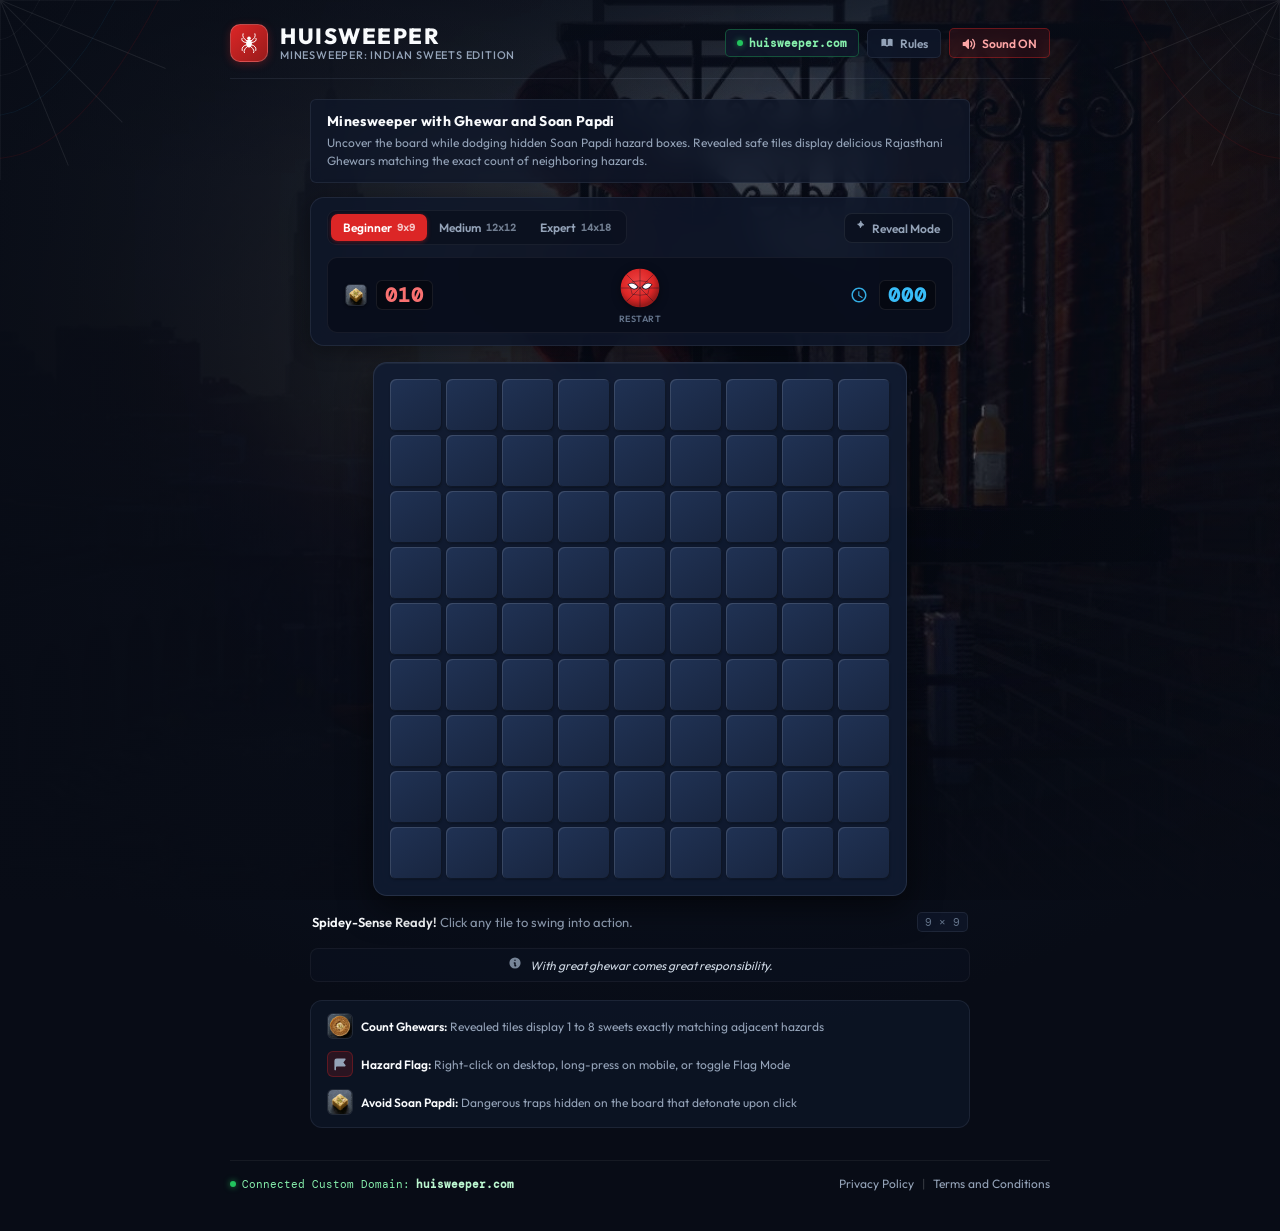
==== index.html @ 45b526b5 "feat: complete Huisweeper Minesweeper with Ghewar counts, Soan Papdi hazards, and launch readiness" ====
<!doctype html>
<html lang="en">
<head>
  <meta charset="utf-8">
  <meta name="viewport" content="width=device-width, initial-scale=1.0, maximum-scale=1.0, user-scalable=no">
  <meta name="theme-color" content="#080c16">
  <meta name="description" content="Huisweeper: Authentic Indian sweets Minesweeper logic puzzle with Rajasthani Ghewar and Soan Papdi.">
  <meta name="keywords" content="Huisweeper, Minesweeper, Indian sweets, Ghewar, Soan Papdi, Logic puzzle">
  <title>Huisweeper: Authentic Indian Sweets Minesweeper</title>
  <link rel="icon" type="image/svg+xml" href="./favicon.svg">
  <link rel="canonical" href="https://huisweeper.com/">

  <!-- Preconnect to Google Fonts -->
  <link rel="preconnect" href="https://fonts.googleapis.com">
  <link rel="preconnect" href="https://fonts.gstatic.com" crossorigin>
  <link href="https://fonts.googleapis.com/css2?family=DM+Mono:ital,wght@0,400;0,500;1,400&family=Outfit:wght@400;500;600;700;800&display=swap" rel="stylesheet">

  <!-- External Stylesheet -->
  <link rel="stylesheet" href="./style.css">
</head>
<body>

  <!-- Ambient Spider-Man Eating Ghewar Background -->
  <div class="spiderman-eating-bg" aria-hidden="true">
    <div class="spiderman-bg-image"></div>
    <div class="spiderman-bg-gradient"></div>
    <div class="spiderman-bg-vignette"></div>
  </div>

  <!-- Subtle Corner Web Accents -->
  <div class="corner-web top-left" aria-hidden="true">
    <svg viewBox="0 0 100 100" fill="none" xmlns="http://www.w3.org/2000/svg">
      <path d="M 0,0 L 100,0 M 0,0 L 0,100 M 0,0 L 92,38 M 0,0 L 68,68 M 0,0 L 38,92" stroke="rgba(255, 255, 255, 0.12)" stroke-width="0.6"/>
      <path d="M 0,22 Q 11,21 22,0" stroke="rgba(255, 255, 255, 0.08)" stroke-width="0.5"/>
      <path d="M 0,42 Q 21,40 42,0" stroke="rgba(255, 255, 255, 0.08)" stroke-width="0.5"/>
      <path d="M 0,64 Q 32,60 64,0" stroke="rgba(56, 189, 248, 0.12)" stroke-width="0.5"/>
      <path d="M 0,88 Q 44,84 88,0" stroke="rgba(220, 38, 38, 0.14)" stroke-width="0.6"/>
    </svg>
  </div>

  <div class="corner-web top-right" aria-hidden="true">
    <svg viewBox="0 0 100 100" fill="none" xmlns="http://www.w3.org/2000/svg">
      <path d="M 0,0 L 100,0 M 0,0 L 0,100 M 0,0 L 92,38 M 0,0 L 68,68 M 0,0 L 38,92" stroke="rgba(255, 255, 255, 0.12)" stroke-width="0.6"/>
      <path d="M 0,22 Q 11,21 22,0" stroke="rgba(255, 255, 255, 0.08)" stroke-width="0.5"/>
      <path d="M 0,42 Q 21,40 42,0" stroke="rgba(255, 255, 255, 0.08)" stroke-width="0.5"/>
      <path d="M 0,64 Q 32,60 64,0" stroke="rgba(56, 189, 248, 0.12)" stroke-width="0.5"/>
      <path d="M 0,88 Q 44,84 88,0" stroke="rgba(220, 38, 38, 0.14)" stroke-width="0.6"/>
    </svg>
  </div>

  <!-- Main Application Wrapper -->
  <div class="app-wrap">

    <!-- Unified Compact Header -->
    <header class="app-header">
      <div class="brand-group">
        <div class="spidey-badge" aria-hidden="true">
          <svg viewBox="0 0 100 100" xmlns="http://www.w3.org/2000/svg">
            <ellipse cx="50" cy="52" rx="13" ry="18" fill="#ffffff"/>
            <circle cx="50" cy="28" r="8" fill="#ffffff"/>
            <path d="M 40,40 Q 16,26 23,8 M 60,40 Q 84,26 77,8" stroke="#ffffff" stroke-width="4.5" fill="none" stroke-linecap="round"/>
            <path d="M 38,48 Q 12,45 18,29 M 62,48 Q 88,45 82,29" stroke="#ffffff" stroke-width="4.5" fill="none" stroke-linecap="round"/>
            <path d="M 38,58 Q 14,65 19,84 M 62,58 Q 86,65 81,84" stroke="#ffffff" stroke-width="4.5" fill="none" stroke-linecap="round"/>
            <path d="M 40,68 Q 22,84 29,94 M 60,68 Q 78,84 71,94" stroke="#ffffff" stroke-width="4.5" fill="none" stroke-linecap="round"/>
          </svg>
        </div>
        <div class="brand-headings">
          <h1 class="brand-title">HUISWEEPER</h1>
          <p class="brand-tagline">Minesweeper: Indian Sweets Edition</p>
        </div>
      </div>

      <div class="header-actions">
        <!-- Custom Domain Badge & Modal Trigger -->
        <button id="domain-btn" class="header-domain-badge" title="Custom Domain Status: huisweeper.com Connected" aria-label="Custom Domain Status">
          <span class="domain-status-dot"></span>
          huisweeper.com
        </button>

        <button id="lore-btn" class="header-btn" title="How to Play" aria-label="Open game rules">
          <svg class="btn-svg-icon" viewBox="0 0 20 20" fill="currentColor" width="14" height="14" aria-hidden="true">
            <path d="M9 4.804A7.968 7.968 0 005.5 4c-1.255 0-2.443.29-3.5.804v10A7.969 7.969 0 015.5 14c1.669 0 3.218.51 4.5 1.385A7.962 7.962 0 0114.5 14c1.255 0 2.443.29 3.5.804v-10A7.968 7.968 0 0014.5 4c-1.255 0-2.443.29-3.5.804V12a1 1 0 11-2 0V4.804z"/>
          </svg>
          Rules
        </button>

        <button id="sound-toggle" class="header-btn active" title="Toggle Audio Effects" aria-label="Toggle game audio">
          <span id="sound-icon-wrap" aria-hidden="true">
            <svg class="btn-svg-icon" viewBox="0 0 20 20" fill="currentColor" width="14" height="14">
              <path fill-rule="evenodd" d="M9.383 3.076A1 1 0 0110 4v12a1 1 0 01-1.707.707L4.586 13H2a1 1 0 01-1-1V8a1 1 0 011-1h2.586l3.707-3.707a1 1 0 011.09-.217zM14.657 2.929a1 1 0 011.414 0A9.972 9.972 0 0119 10a9.972 9.972 0 01-2.929 7.071 1 1 0 01-1.414-1.414A7.971 7.971 0 0017 10c0-2.21-.894-4.208-2.343-5.657a1 1 0 010-1.414zm-2.829 2.828a1 1 0 011.415 0A5.983 5.983 0 0115 10a5.984 5.984 0 01-1.757 4.243 1 1 0 01-1.415-1.415A3.984 3.984 0 0013 10a3.983 3.983 0 00-1.172-2.828 1 1 0 010-1.415z" clip-rule="evenodd"/>
            </svg>
          </span>
          <span id="sound-label">Sound ON</span>
        </button>
      </div>
    </header>

    <!-- Crisp Hero Guide: Factual, Direct, No Buzzwords -->
    <section class="game-intro-card">
      <div class="intro-content">
        <h2 class="intro-heading">Minesweeper with Ghewar and Soan Papdi</h2>
        <p class="intro-description">
          Uncover the board while dodging hidden Soan Papdi hazard boxes. Revealed safe tiles display delicious Rajasthani Ghewars matching the exact count of neighboring hazards.
        </p>
      </div>
    </section>

    <!-- Main Game Container -->
    <main class="game-container">
      
      <!-- Compact HUD Control Panel -->
      <section class="hud-panel" aria-label="Game controls and status">
        
        <!-- Controls Bar: Difficulty & Mode Switcher -->
        <div class="toolbar-top">
          <div class="difficulty-group" role="group" aria-label="Difficulty levels">
            <button class="diff-btn active" data-level="beginner" aria-label="Beginner difficulty">
              Beginner <span class="diff-tag">9x9</span>
            </button>
            <button class="diff-btn" data-level="intermediate" aria-label="Intermediate difficulty">
              Medium <span class="diff-tag">12x12</span>
            </button>
            <button class="diff-btn" data-level="expert" aria-label="Expert difficulty">
              Expert <span class="diff-tag">14x18</span>
            </button>
          </div>

          <div class="hud-quick-tools">
            <button id="flag-mode-toggle" class="mode-toggle-btn" title="Toggle flag mode for touch screens">
              <span id="flag-mode-icon" aria-hidden="true">
                <svg viewBox="0 0 20 20" fill="currentColor" width="13" height="13">
                  <path fill-rule="evenodd" d="M6.672 1.911a1 1 0 10-1.932.518l.259.966a4.004 4.004 0 00-2.316 2.316l-.966-.259a1 1 0 00-.518 1.932l.966.259a4.004 4.004 0 002.316 2.316l-.259.966a1 1 0 101.932.518l.259-.966a4.004 4.004 0 002.316-2.316l.966.259a1 1 0 00.518-1.932l-.966-.259a4.004 4.004 0 00-2.316-2.316l.259-.966z" clip-rule="evenodd"/>
                </svg>
              </span>
              <span id="flag-mode-label">Reveal Mode</span>
            </button>
          </div>
        </div>

        <!-- Live Game Stats Bar: Hazard Counter, Reset Face, Elapsed Timer -->
        <div class="hud-stats-row">
          
          <!-- Hazard Counter -->
          <div class="digital-counter" title="Remaining Soan Papdi hazards">
            <div class="counter-icon hazard-icon" aria-hidden="true">
              <img src="./assets/soan_papdi.jpg" alt="" class="counter-sweet-thumb">
            </div>
            <div class="digital-digits hazard-digits" id="mines" aria-live="polite">010</div>
          </div>

          <!-- Interactive Reset Button -->
          <div class="spidey-reset-wrap">
            <button class="spidey-face-btn" id="reset" title="Restart Game" aria-label="Restart game">
              <!-- Rendered dynamically by game.js -->
            </button>
            <span class="face-subtitle">Restart</span>
          </div>

          <!-- Timer Display -->
          <div class="digital-counter" title="Elapsed Time">
            <div class="counter-icon time-icon" aria-hidden="true">
              <svg viewBox="0 0 24 24" fill="currentColor" width="16" height="16">
                <path d="M12 2C6.5 2 2 6.5 2 12s4.5 10 10 10 10-4.5 10-10S17.5 2 12 2zm0 18c-4.41 0-8-3.59-8-8s3.59-8 8-8 8 3.59 8 8-3.59 8-8 8zm.5-13H11v6l5.2 3.2.8-1.3-4.5-2.7V7z"/>
              </svg>
            </div>
            <div class="digital-digits time-digits" id="time" aria-live="polite">000</div>
          </div>

        </div>

      </section>

      <!-- Minesweeper Board Shell -->
      <section class="board-shell" aria-label="Game board container">
        <div class="board" id="board" role="grid" aria-label="Minesweeper board">
          <!-- Cells populated dynamically by game.js -->
        </div>
      </section>

      <!-- Live Status Line & Dimensions -->
      <div class="statusline">
        <span id="message">
          <strong>Ready!</strong> Pick any tile to begin.
        </span>
        <span class="board-dimensions-tag" id="dimensions">9 x 9</span>
      </div>

      <!-- Grounded Humor Ticker -->
      <div class="meme-ticker">
        <span class="ticker-icon" aria-hidden="true">
          <svg viewBox="0 0 20 20" fill="currentColor" width="14" height="14">
            <path fill-rule="evenodd" d="M18 10a8 8 0 11-16 0 8 8 0 0116 0zm-7-4a1 1 0 11-2 0 1 1 0 012 0zM9 9a1 1 0 000 2v3a1 1 0 001 1h1a1 1 0 100-2v-3a1 1 0 00-1-1H9z" clip-rule="evenodd"/>
          </svg>
        </span>
        <span id="quote-text">With great ghewar comes great responsibility.</span>
      </div>

      <!-- Compact How-to-Play Card -->
      <div class="howto-card">
        <div class="howto-item">
          <div class="howto-thumb-wrap">
            <img src="./assets/ghewar.jpg" alt="Ghewar" class="howto-sweet-thumb">
          </div>
          <div><b>Count Ghewars:</b> Revealed tiles display 1 to 8 sweets exactly matching adjacent hazards</div>
        </div>
        <div class="howto-item">
          <div class="howto-thumb-wrap flag-chip">
            <svg viewBox="0 0 20 20" fill="currentColor" width="16" height="16" class="flag-svg-icon" aria-hidden="true">
              <path fill-rule="evenodd" d="M3 6a3 3 0 013-3h10a1 1 0 01.8 1.6L14.25 8l2.55 3.4A1 1 0 0116 13H6a1 1 0 00-1 1v3a1 1 0 11-2 0V6z" clip-rule="evenodd"/>
            </svg>
          </div>
          <div><b>Hazard Flag:</b> Right-click on desktop, long-press on mobile, or toggle Flag Mode</div>
        </div>
        <div class="howto-item">
          <div class="howto-thumb-wrap">
            <img src="./assets/soan_papdi.jpg" alt="Soan Papdi" class="howto-sweet-thumb">
          </div>
          <div><b>Avoid Soan Papdi:</b> Dangerous traps hidden on the board that detonate upon click</div>
        </div>
      </div>

    </main>

    <!-- Clean Footer with Domain Verification & Legal Links -->
    <footer class="app-footer">
      <div class="footer-left">
        <span class="footer-domain-status">
          <span class="domain-status-dot"></span>
          Connected Custom Domain: <strong>huisweeper.com</strong>
        </span>
      </div>
      <div class="footer-links">
        <a href="./privacy.html" class="footer-link">Privacy Policy</a>
        <span class="footer-sep">|</span>
        <a href="./terms.html" class="footer-link">Terms and Conditions</a>
      </div>
    </footer>

  </div>

  <!-- =========================================================================
       CUSTOM DOMAIN SETTINGS & VERIFICATION MODAL
       ========================================================================= -->
  <div id="domain-modal" class="modal-backdrop" role="dialog" aria-modal="true" aria-labelledby="domain-modal-title">
    <div class="modal-box">
      <button id="close-domain-btn" class="modal-close-corner" aria-label="Close modal">
        <svg viewBox="0 0 20 20" fill="currentColor" width="16" height="16" aria-hidden="true">
          <path fill-rule="evenodd" d="M4.293 4.293a1 1 0 011.414 0L10 8.586l4.293-4.293a1 1 0 111.414 1.414L11.414 10l4.293 4.293a1 1 0 01-1.414 1.414L10 11.414l-4.293 4.293a1 1 0 01-1.414-1.414L8.586 10 4.293 5.707a1 1 0 010-1.414z" clip-rule="evenodd"/>
        </svg>
      </button>
      <h2 id="domain-modal-title" class="modal-title">CUSTOM DOMAIN CONFIGURATION</h2>
      <p class="modal-desc">
        Production domain connection parameters and live DNS status for Huisweeper.
      </p>

      <div class="domain-config-table">
        <div class="domain-config-row">
          <span class="config-label">Custom Domain</span>
          <span class="config-value highlight">huisweeper.com</span>
        </div>
        <div class="domain-config-row">
          <span class="config-label">DNS Record Type</span>
          <span class="config-value">CNAME</span>
        </div>
        <div class="domain-config-row">
          <span class="config-label">Target Host</span>
          <span class="config-value">arnavsharma294-png.github.io</span>
        </div>
        <div class="domain-config-row">
          <span class="config-label">SSL Encryption</span>
          <span class="config-value text-green">HTTPS Enforced (TLS 1.3)</span>
        </div>
        <div class="domain-config-row">
          <span class="config-label">Connection Status</span>
          <span class="config-value text-green">Active &amp; Verified</span>
        </div>
      </div>

      <button class="modal-cta-btn" onclick="document.getElementById('domain-modal').classList.remove('open')">
        Close Domain Details
      </button>
    </div>
  </div>

  <!-- =========================================================================
       VICTORY MODAL OVERLAY
       ========================================================================= -->
  <div id="victory-modal" class="modal-backdrop" role="dialog" aria-modal="true" aria-labelledby="vict-title">
    <div class="modal-box victory-theme">
      <div class="modal-sweet-hero-wrap">
        <img src="./assets/ghewar.jpg" alt="Golden Ghewar" class="modal-sweet-hero">
      </div>
      <h2 id="vict-title" class="modal-title">SWEEP VICTORY!</h2>
      <p class="modal-desc">
        All Soan Papdi traps neutralized! Feast on your triumph of crispy Rajasthani Ghewar!
      </p>

      <div class="modal-stats-grid">
        <div class="modal-stat-card">
          <span class="modal-stat-label">Time</span>
          <span class="modal-stat-val" id="vict-time">0s</span>
        </div>
        <div class="modal-stat-card">
          <span class="modal-stat-label">Difficulty</span>
          <span class="modal-stat-val" id="vict-level">Beginner</span>
        </div>
        <div class="modal-stat-card">
          <span class="modal-stat-label">Hazards Defused</span>
          <span class="modal-stat-val" id="vict-sweets">10</span>
        </div>
      </div>

      <button id="vict-restart-btn" class="modal-cta-btn">
        Play Next Round
      </button>
    </div>
  </div>

  <!-- =========================================================================
       DEFEAT MODAL OVERLAY
       ========================================================================= -->
  <div id="defeat-modal" class="modal-backdrop" role="dialog" aria-modal="true" aria-labelledby="defeat-title">
    <div class="modal-box defeat-theme">
      <div class="modal-sweet-hero-wrap hazard-hero">
        <img src="./assets/soan_papdi.jpg" alt="Soan Papdi Sweet" class="modal-sweet-hero">
      </div>
      <h2 id="defeat-title" class="modal-title">SOAN PAPDI TRAP!</h2>
      <p class="modal-desc" id="defeat-roast-text">
        You triggered a Soan Papdi hazard box. That dry festive sweet detonated across the grid.
      </p>

      <div class="modal-stats-grid">
        <div class="modal-stat-card">
          <span class="modal-stat-label">Elapsed Time</span>
          <span class="modal-stat-val" id="defeat-time">0s</span>
        </div>
        <div class="modal-stat-card">
          <span class="modal-stat-label">Tiles Cleared</span>
          <span class="modal-stat-val" id="defeat-cleared">0</span>
        </div>
        <div class="modal-stat-card">
          <span class="modal-stat-label">Hazard</span>
          <span class="modal-stat-val" style="font-size: 14px; color: #f87171; padding-top: 4px;">Soan Papdi</span>
        </div>
      </div>

      <button id="defeat-restart-btn" class="modal-cta-btn defeat-btn">
        Retry Round
      </button>
    </div>
  </div>

  <!-- =========================================================================
       SWEET LORE & RULES MODAL
       ========================================================================= -->
  <div id="lore-modal" class="modal-backdrop" role="dialog" aria-modal="true" aria-labelledby="lore-title">
    <div class="modal-box">
      <button id="close-lore-btn" class="modal-close-corner" aria-label="Close modal">
        <svg viewBox="0 0 20 20" fill="currentColor" width="16" height="16" aria-hidden="true">
          <path fill-rule="evenodd" d="M4.293 4.293a1 1 0 011.414 0L10 8.586l4.293-4.293a1 1 0 111.414 1.414L11.414 10l4.293 4.293a1 1 0 01-1.414 1.414L10 11.414l-4.293 4.293a1 1 0 01-1.414-1.414L8.586 10 4.293 5.707a1 1 0 010-1.414z" clip-rule="evenodd"/>
        </svg>
      </button>
      <h2 id="lore-title" class="modal-title">GAME RULES AND MECHANICS</h2>
      <p class="modal-desc">
        Huisweeper operates with classic Minesweeper logic using traditional sweets:
      </p>

      <div class="lore-grid">
        <div class="lore-item">
          <div class="lore-item-header">
            <img src="./assets/ghewar.jpg" alt="Golden Ghewar" class="lore-item-thumb">
            <span>Golden Ghewar (Safe Count)</span>
          </div>
          <div class="lore-item-desc">
            Safe tiles. Count the number of Ghewars visible on the revealed tile (arranged in dice patterns from 1 to 8) to know exactly how many adjacent Soan Papdi boxes are touching that cell.
          </div>
        </div>

        <div class="lore-item">
          <div class="lore-item-header">
            <img src="./assets/soan_papdi.jpg" alt="Soan Papdi" class="lore-item-thumb">
            <span>Dangerous Soan Papdi</span>
          </div>
          <div class="lore-item-desc">
            The hazard mine. Detonates if clicked. Flaky, dry, and regifted year after year. Flag all suspected boxes to clear the board.
          </div>
        </div>

        <div class="lore-item">
          <div class="lore-item-header">
            <div class="lore-chip-flag">
              <svg viewBox="0 0 20 20" fill="currentColor" width="15" height="15">
                <path fill-rule="evenodd" d="M3 6a3 3 0 013-3h10a1 1 0 01.8 1.6L14.25 8l2.55 3.4A1 1 0 0116 13H6a1 1 0 00-1 1v3a1 1 0 11-2 0V6z" clip-rule="evenodd"/>
              </svg>
            </div>
            <span>Hazard Flags</span>
          </div>
          <div class="lore-item-desc">
            Mark suspected Soan Papdi locations. Right-click on desktop, long-press on touch screens, or toggle the Flag Mode button.
          </div>
        </div>

        <div class="lore-item">
          <div class="lore-item-header">
            <div class="lore-chip-flag">
              <svg viewBox="0 0 20 20" fill="currentColor" width="15" height="15">
                <path fill-rule="evenodd" d="M11.3 1.046A1 1 0 0112 2v5h4a1 1 0 01.82 1.573l-7 10A1 1 0 018 18v-5H4a1 1 0 01-.82-1.573l7-10a1 1 0 011.12-.38z" clip-rule="evenodd"/>
              </svg>
            </div>
            <span>Tile Chording</span>
          </div>
          <div class="lore-item-desc">
            Once you flag all adjacent hazards for an open numbered tile, clicking the tile again will instantly uncover all remaining unflagged adjacent safe tiles.
          </div>
        </div>
      </div>

      <button class="modal-cta-btn" onclick="document.getElementById('lore-modal').classList.remove('open')">
        Understood, Return to Game
      </button>
    </div>
  </div>

  <!-- Core JavaScript -->
  <script src="./game.js"></script>
</body>
</html>
---- style.css ----
/* ==========================================================================
   HUISWEEPER - Modern Refined Design System
   Spider-Man Inspiration × Photorealistic Indian Sweets
   ========================================================================== */

:root {
  /* Restrained, Sophisticated Color Palette */
  --bg-deep: #080c16;
  --bg-navy: #0e172a;
  --bg-card: rgba(15, 23, 42, 0.85);
  --bg-card-border: rgba(148, 163, 184, 0.12);
  --bg-surface: #111c33;
  
  /* Spider-Man Accents (Restrained Crimson & Subtle Blues) */
  --spidey-red: #dc2626;
  --spidey-red-dark: #991b1b;
  --spidey-red-glow: rgba(220, 38, 38, 0.3);
  --spidey-blue: #0284c7;
  --spidey-cyan: #38bdf8;
  
  /* Typography & Neutral Palette */
  --text-white: #f8fafc;
  --text-muted: #94a3b8;
  --text-faint: #64748b;
  
  /* Tile Aesthetics */
  --tile-covered: #18253f;
  --tile-covered-hi: #203254;
  --tile-covered-border: rgba(148, 163, 184, 0.15);
  --tile-open: #0a101d;
  --tile-open-inner: rgba(255, 255, 255, 0.02);
  
  /* Typography */
  --font-body: 'Outfit', -apple-system, BlinkMacSystemFont, 'Segoe UI', Roboto, sans-serif;
  --font-mono: 'DM Mono', monospace;

  /* Sizing */
  --cell-size: 52px;
  --board-radius: 14px;
}

/* --------------------------------------------------------------------------
   Reset & Base Document
   -------------------------------------------------------------------------- */
* {
  box-sizing: border-box;
  margin: 0;
  padding: 0;
  -webkit-tap-highlight-color: transparent;
}

body {
  background-color: var(--bg-deep);
  background-image: 
    radial-gradient(circle at 50% 0%, #111d38 0%, #080c16 75%);
  color: var(--text-white);
  font-family: var(--font-body);
  min-height: 100vh;
  overflow-x: hidden;
  position: relative;
  display: flex;
  flex-direction: column;
  -webkit-font-smoothing: antialiased;
  -moz-osx-font-smoothing: grayscale;
}

/* --------------------------------------------------------------------------
   Spider-Man Eating Ghewar Ambient Backdrop
   -------------------------------------------------------------------------- */
.spiderman-eating-bg {
  position: fixed;
  inset: 0;
  width: 100vw;
  height: 100vh;
  pointer-events: none;
  z-index: 0;
  overflow: hidden;
}

.spiderman-bg-image {
  position: absolute;
  inset: 0;
  background-image: url('./assets/spiderman_eating_ghewar_bg.jpg');
  background-size: cover;
  background-position: center right;
  background-repeat: no-repeat;
  opacity: 0.58;
  filter: saturate(1.18) contrast(1.06);
  transform: scale(1.02);
  transition: opacity 0.4s ease;
}

.spiderman-bg-gradient {
  position: absolute;
  inset: 0;
  background: linear-gradient(
    90deg,
    rgba(8, 12, 22, 0.92) 0%,
    rgba(8, 12, 22, 0.74) 40%,
    rgba(8, 12, 22, 0.35) 75%,
    rgba(8, 12, 22, 0.65) 100%
  );
}

.spiderman-bg-vignette {
  position: absolute;
  inset: 0;
  background: 
    radial-gradient(circle at 75% 25%, transparent 22%, rgba(8, 12, 22, 0.82) 88%),
    linear-gradient(180deg, rgba(8, 12, 22, 0.65) 0%, transparent 20%, transparent 70%, rgba(8, 12, 22, 0.92) 100%);
}

/* --------------------------------------------------------------------------
   Subtle Corner Spiderweb Accents
   (Thin, elegant, low-opacity, no distracting drop-shadow glows)
   -------------------------------------------------------------------------- */
.corner-web {
  position: fixed;
  pointer-events: none;
  z-index: 1;
  opacity: 0.65;
  transition: opacity 0.3s ease;
}

.corner-web.top-left {
  top: 0;
  left: 0;
  width: 180px;
  height: 180px;
}

.corner-web.top-right {
  top: 0;
  right: 0;
  width: 180px;
  height: 180px;
  transform: scaleX(-1);
}

.corner-web svg {
  width: 100%;
  height: 100%;
}

/* --------------------------------------------------------------------------
   Layout Wrapper
   -------------------------------------------------------------------------- */
.app-wrap {
  position: relative;
  z-index: 10;
  max-width: 860px;
  margin: 0 auto;
  padding: 24px 20px 40px;
  width: 100%;
  display: flex;
  flex-direction: column;
  flex: 1;
}

/* --------------------------------------------------------------------------
   Compact, Modern Header
   -------------------------------------------------------------------------- */
.app-header {
  display: flex;
  align-items: center;
  justify-content: space-between;
  padding-bottom: 16px;
  margin-bottom: 20px;
  border-bottom: 1px solid var(--bg-card-border);
}

.brand-group {
  display: flex;
  align-items: center;
  gap: 12px;
}

.spidey-badge {
  width: 38px;
  height: 38px;
  border-radius: 10px;
  background: linear-gradient(135deg, var(--spidey-red) 0%, var(--spidey-red-dark) 100%);
  display: grid;
  place-items: center;
  border: 1px solid rgba(255, 255, 255, 0.2);
  box-shadow: 0 2px 8px rgba(220, 38, 38, 0.3);
}

.spidey-badge svg {
  width: 22px;
  height: 22px;
}

.brand-headings {
  display: flex;
  flex-direction: column;
}

.brand-title {
  font-size: 22px;
  font-weight: 800;
  letter-spacing: 1.5px;
  color: var(--text-white);
  line-height: 1.1;
}

.brand-tagline {
  font-size: 11px;
  font-weight: 500;
  color: var(--text-muted);
  letter-spacing: 0.8px;
  text-transform: uppercase;
}

.header-actions {
  display: flex;
  align-items: center;
  gap: 8px;
  flex-wrap: wrap;
}

.header-domain-badge {
  background: rgba(15, 23, 42, 0.85);
  border: 1px solid rgba(34, 197, 94, 0.35);
  color: #86efac;
  padding: 6px 11px;
  border-radius: 5px;
  font-size: 11px;
  font-weight: 600;
  font-family: var(--font-mono);
  display: inline-flex;
  align-items: center;
  gap: 6px;
  cursor: pointer;
  transition: all 0.2s ease;
  backdrop-filter: blur(8px);
}

.header-domain-badge:hover {
  background: rgba(34, 197, 94, 0.15);
  border-color: rgba(34, 197, 94, 0.6);
  color: #bbf7d0;
}

.domain-status-dot {
  width: 6px;
  height: 6px;
  background: #22c55e;
  border-radius: 50%;
  display: inline-block;
  box-shadow: 0 0 6px rgba(34, 197, 94, 0.7);
}

.header-btn {
  background: rgba(15, 23, 42, 0.85);
  border: 1px solid var(--bg-card-border);
  color: var(--text-muted);
  padding: 6px 12px;
  border-radius: 5px;
  font-size: 12px;
  font-weight: 600;
  font-family: var(--font-body);
  cursor: pointer;
  display: inline-flex;
  align-items: center;
  gap: 6px;
  transition: all 0.2s ease;
  backdrop-filter: blur(8px);
}

.header-btn:hover {
  color: var(--text-white);
  border-color: rgba(148, 163, 184, 0.35);
  background: rgba(30, 41, 59, 0.85);
}

.header-btn.active {
  color: #fca5a5;
  border-color: rgba(220, 38, 38, 0.4);
  background: rgba(220, 38, 38, 0.12);
}

.btn-svg-icon {
  display: inline-block;
  vertical-align: middle;
  flex-shrink: 0;
}

/* --------------------------------------------------------------------------
   Grounded Intro Card (Direct, factual, zero vague marketing fluff)
   -------------------------------------------------------------------------- */
.game-intro-card {
  width: 100%;
  max-width: 660px;
  margin: 0 auto 14px;
  background: rgba(15, 23, 42, 0.75);
  border: 1px solid var(--bg-card-border);
  border-radius: 6px;
  padding: 12px 16px;
  backdrop-filter: blur(10px);
}

.intro-heading {
  font-size: 14px;
  font-weight: 700;
  color: var(--text-white);
  letter-spacing: 0.3px;
  margin-bottom: 4px;
}

.intro-description {
  font-size: 12px;
  line-height: 1.5;
  color: var(--text-muted);
}

/* --------------------------------------------------------------------------
   Game Container & HUD Panel
   -------------------------------------------------------------------------- */
.game-container {
  width: 100%;
  display: flex;
  flex-direction: column;
  align-items: center;
}

.hud-panel {
  width: 100%;
  max-width: 660px;
  background: var(--bg-card);
  border: 1px solid var(--bg-card-border);
  border-radius: 14px;
  padding: 12px 16px;
  margin-bottom: 16px;
  backdrop-filter: blur(16px);
  box-shadow: 0 4px 20px rgba(0, 0, 0, 0.35);
  display: flex;
  flex-direction: column;
  gap: 12px;
}

/* Difficulty Selector Toolbar */
.toolbar-top {
  display: flex;
  align-items: center;
  justify-content: space-between;
  flex-wrap: wrap;
  gap: 10px;
}

.difficulty-group {
  display: inline-flex;
  background: rgba(10, 16, 30, 0.75);
  padding: 3px;
  border-radius: 9px;
  border: 1px solid rgba(255, 255, 255, 0.06);
}

.diff-btn {
  background: transparent;
  border: none;
  color: var(--text-muted);
  font-family: var(--font-body);
  font-size: 12px;
  font-weight: 600;
  padding: 6px 12px;
  border-radius: 7px;
  cursor: pointer;
  transition: all 0.15s ease;
  display: flex;
  align-items: center;
  gap: 5px;
}

.diff-btn:hover {
  color: var(--text-white);
}

.diff-btn.active {
  background: var(--spidey-red);
  color: #ffffff;
  box-shadow: 0 1px 4px rgba(220, 38, 38, 0.4);
}

.diff-btn .diff-tag {
  font-size: 10px;
  opacity: 0.75;
  font-family: var(--font-mono);
}

.hud-quick-tools {
  display: flex;
  align-items: center;
}

.mode-toggle-btn {
  background: rgba(10, 16, 30, 0.75);
  border: 1px solid rgba(255, 255, 255, 0.08);
  color: var(--text-muted);
  font-family: var(--font-body);
  font-size: 12px;
  font-weight: 600;
  padding: 6px 12px;
  border-radius: 8px;
  cursor: pointer;
  transition: all 0.15s ease;
}

.mode-toggle-btn:hover {
  color: var(--text-white);
  border-color: rgba(255, 255, 255, 0.2);
}

.mode-toggle-btn.flag-active {
  background: rgba(220, 38, 38, 0.18);
  border-color: var(--spidey-red);
  color: #fca5a5;
}

/* Stats Row: Mines, Spidey Reset, Timer */
.hud-stats-row {
  display: flex;
  align-items: center;
  justify-content: space-between;
  background: rgba(9, 14, 26, 0.85);
  border: 1px solid rgba(255, 255, 255, 0.06);
  border-radius: 10px;
  padding: 8px 16px;
}

.digital-counter {
  display: flex;
  align-items: center;
  gap: 8px;
}

.counter-icon {
  width: 24px;
  height: 24px;
  display: grid;
  place-items: center;
}

.counter-sweet-thumb {
  width: 22px;
  height: 22px;
  border-radius: 5px;
  object-fit: cover;
  box-shadow: 0 1px 3px rgba(0, 0, 0, 0.4);
  border: 1px solid rgba(255, 255, 255, 0.1);
}

.counter-icon.time-icon svg {
  width: 18px;
  height: 18px;
  fill: var(--spidey-cyan);
  opacity: 0.9;
}

.digital-digits {
  font-family: var(--font-mono);
  font-size: 20px;
  font-weight: 700;
  letter-spacing: 1px;
  background: #050811;
  padding: 4px 8px;
  border-radius: 6px;
  border: 1px solid rgba(255, 255, 255, 0.08);
  min-width: 54px;
  text-align: center;
  line-height: 1;
}

.digital-digits.hazard-digits {
  color: #f87171;
}

.digital-digits.time-digits {
  color: var(--spidey-cyan);
}

/* Spidey Reset Face Button */
.spidey-reset-wrap {
  display: flex;
  flex-direction: column;
  align-items: center;
}

.spidey-face-btn {
  width: 44px;
  height: 44px;
  border-radius: 50%;
  background: none;
  border: 0;
  cursor: pointer;
  display: grid;
  place-items: center;
  padding: 0;
  transition: transform 0.12s ease;
  position: relative;
}

.spidey-face-btn:hover {
  transform: scale(1.08);
}

.spidey-face-btn:active {
  transform: scale(0.94);
}

.spidey-face-btn svg {
  width: 44px;
  height: 44px;
  filter: drop-shadow(0 2px 5px rgba(0, 0, 0, 0.4));
}

.face-subtitle {
  font-size: 9px;
  font-weight: 600;
  color: var(--text-faint);
  letter-spacing: 0.5px;
  margin-top: 3px;
  text-transform: uppercase;
}

/* --------------------------------------------------------------------------
   Primary Board Shell & Grid
   -------------------------------------------------------------------------- */
.board-shell {
  background: rgba(17, 28, 51, 0.88);
  backdrop-filter: blur(10px);
  -webkit-backdrop-filter: blur(10px);
  border: 1px solid rgba(148, 163, 184, 0.16);
  border-radius: var(--board-radius);
  padding: 14px;
  box-shadow: 
    0 12px 32px rgba(0, 0, 0, 0.55),
    inset 0 1px 0 rgba(255, 255, 255, 0.05);
  overflow-x: auto;
  overflow-y: hidden;
  position: relative;
  transition: border-color 0.25s ease, box-shadow 0.25s ease;
  max-width: 100%;
  margin-bottom: 12px;
}

.board-shell.win {
  border-color: #22c55e;
  box-shadow: 0 0 20px rgba(34, 197, 94, 0.25);
}

.board-shell.lose {
  border-color: var(--spidey-red);
  box-shadow: 0 0 20px rgba(220, 38, 38, 0.3);
}

.board {
  display: grid;
  gap: 4px;
  width: max-content;
  margin: 0 auto;
  user-select: none;
  padding: 2px;
}

/* --------------------------------------------------------------------------
   Individual Tile / Cell
   -------------------------------------------------------------------------- */
.cell {
  width: var(--cell-size);
  height: var(--cell-size);
  border: 0;
  border-radius: 6px;
  background: linear-gradient(145deg, var(--tile-covered-hi) 0%, var(--tile-covered) 100%);
  box-shadow: 
    inset 1px 1px 0 rgba(255, 255, 255, 0.12),
    inset -1px -1px 0 rgba(0, 0, 0, 0.45),
    0 1px 2px rgba(0, 0, 0, 0.25);
  cursor: pointer;
  display: grid;
  place-items: center;
  position: relative;
  outline: none;
  transition: background 0.12s ease, transform 0.1s ease;
  overflow: hidden;
  padding: 0;
}

.cell:hover:not(.open):not(.flag) {
  background: linear-gradient(145deg, #283e68 0%, #1c2c4c 100%);
  transform: translateY(-1px);
}

.cell:active:not(.open) {
  transform: translateY(1px);
  box-shadow: inset 1px 1px 2px rgba(0, 0, 0, 0.6);
}

/* Revealed Open Cell */
.cell.open {
  background: var(--tile-open);
  box-shadow: inset 0 0 0 1px rgba(255, 255, 255, 0.05), inset 0 1px 3px rgba(0, 0, 0, 0.5);
  cursor: default;
  transform: none !important;
  animation: cell-reveal 0.15s ease-out;
}

@keyframes cell-reveal {
  0% { transform: scale(0.92); opacity: 0.7; }
  100% { transform: scale(1); opacity: 1; }
}

/* Blank Safe Cell */
.cell.open.blank-safe {
  background: rgba(10, 16, 29, 0.6);
}

/* Flagged Tile */
.cell.flag {
  background: linear-gradient(145deg, #1e293b 0%, #0f172a 100%);
}

.spider-flag-icon {
  width: 24px;
  height: 24px;
  filter: drop-shadow(0 1px 3px rgba(0, 0, 0, 0.5));
  animation: flag-pop 0.18s cubic-bezier(0.175, 0.885, 0.32, 1.275);
}

@keyframes flag-pop {
  0% { transform: scale(0.6); opacity: 0; }
  100% { transform: scale(1); opacity: 1; }
}

/* --------------------------------------------------------------------------
   PHOTOREALISTIC GHEWAR PIPS (Dice Pattern Count Indicators)
   No numerals on tiles; counts 1-8 are rendered as that many distinct sweets
   -------------------------------------------------------------------------- */
.ghewar-pips-container {
  width: 100%;
  height: 100%;
  position: relative;
  pointer-events: none;
  user-select: none;
}

.ghewar-pip {
  position: absolute;
  object-fit: contain;
  filter: drop-shadow(0 2px 4px rgba(0, 0, 0, 0.7));
  pointer-events: none;
  user-select: none;
  transform: translate(-50%, -50%) rotate(var(--pip-rot, 0deg));
  animation: ghewar-pip-pop 0.12s cubic-bezier(0.175, 0.885, 0.32, 1.275) both;
}

@keyframes ghewar-pip-pop {
  0% {
    transform: translate(-50%, -50%) rotate(var(--pip-rot, 0deg)) scale(0.35);
    opacity: 0;
  }
  100% {
    transform: translate(-50%, -50%) rotate(var(--pip-rot, 0deg)) scale(1);
    opacity: 1;
  }
}

@media (prefers-reduced-motion: reduce) {
  .ghewar-pip {
    animation: none !important;
  }
}

/* --------------------------------------------------------------------------
   PHOTOREALISTIC SOAN PAPDI HAZARDS
   (Flaky strata cube, delicate fibrous layers, restrained danger effect)
   -------------------------------------------------------------------------- */
.soan-container {
  width: 100%;
  height: 100%;
  position: relative;
  display: grid;
  place-items: center;
}

.soan-art-img {
  width: calc(100% - 4px);
  height: calc(100% - 4px);
  border-radius: 6px;
  object-fit: cover;
  box-shadow: 0 1.5px 4px rgba(0, 0, 0, 0.45);
  pointer-events: none;
  user-select: none;
}

/* Mine Hit (Detonated Hazard) */
.cell.mine-hit {
  background: #251014 !important;
  border: 1.5px solid var(--spidey-red) !important;
  box-shadow: 0 0 10px rgba(220, 38, 38, 0.4) !important;
  animation: hit-shake 0.35s ease-out;
}

@keyframes hit-shake {
  0%, 100% { transform: translateX(0); }
  25% { transform: translateX(-3px); }
  75% { transform: translateX(3px); }
}

.hazard-indicator {
  position: absolute;
  top: 2px;
  right: 3px;
  font-size: 11px;
  font-weight: 800;
  color: #ef4444;
  text-shadow: 0 1px 3px rgba(0, 0, 0, 0.8);
  pointer-events: none;
}

/* --------------------------------------------------------------------------
   Status Line & Meme Ticker
   -------------------------------------------------------------------------- */
.statusline {
  display: flex;
  align-items: center;
  justify-content: space-between;
  width: 100%;
  max-width: 660px;
  padding: 4px 2px;
  font-size: 13px;
  color: var(--text-muted);
}

.statusline strong {
  color: var(--text-white);
  font-weight: 600;
}

.board-dimensions-tag {
  font-family: var(--font-mono);
  background: rgba(15, 23, 42, 0.8);
  border: 1px solid var(--bg-card-border);
  padding: 2px 7px;
  border-radius: 5px;
  font-size: 11px;
  color: var(--text-faint);
}

.meme-ticker {
  margin: 12px auto 0;
  width: 100%;
  max-width: 660px;
  background: rgba(11, 18, 33, 0.6);
  border: 1px solid rgba(255, 255, 255, 0.05);
  border-radius: 8px;
  padding: 7px 14px;
  font-size: 12px;
  color: var(--text-muted);
  display: flex;
  align-items: center;
  justify-content: center;
  gap: 8px;
}

.ticker-icon {
  font-size: 14px;
  opacity: 0.8;
}

#quote-text {
  color: #cbd5e1;
  font-style: italic;
  transition: opacity 0.25s ease;
}

/* --------------------------------------------------------------------------
   Compact How-to-Play Strip
   -------------------------------------------------------------------------- */
.howto-card {
  margin-top: 18px;
  width: 100%;
  max-width: 660px;
  background: rgba(15, 23, 42, 0.65);
  border: 1px solid var(--bg-card-border);
  border-radius: 12px;
  padding: 12px 16px;
  display: flex;
  align-items: center;
  justify-content: space-between;
  flex-wrap: wrap;
  gap: 12px;
  font-size: 12px;
  color: var(--text-muted);
}

.howto-item {
  display: flex;
  align-items: center;
  gap: 8px;
}

.howto-thumb-wrap {
  width: 26px;
  height: 26px;
  border-radius: 6px;
  overflow: hidden;
  background: rgba(11, 18, 33, 0.8);
  display: grid;
  place-items: center;
  border: 1px solid rgba(255, 255, 255, 0.1);
  flex-shrink: 0;
}

.howto-sweet-thumb {
  width: 100%;
  height: 100%;
  object-fit: cover;
}

.flag-chip {
  background: rgba(220, 38, 38, 0.15);
  border-color: rgba(220, 38, 38, 0.3);
}

.flag-symbol {
  font-size: 12px;
}

.howto-item b {
  color: var(--text-white);
  font-weight: 600;
}

/* --------------------------------------------------------------------------
   Footer
   -------------------------------------------------------------------------- */
.app-footer {
  margin-top: 32px;
  display: flex;
  align-items: center;
  justify-content: space-between;
  border-top: 1px solid rgba(255, 255, 255, 0.06);
  padding-top: 14px;
  font-size: 12px;
  color: var(--text-faint);
  flex-wrap: wrap;
  gap: 10px;
}

.footer-domain-status {
  display: inline-flex;
  align-items: center;
  gap: 6px;
  color: #86efac;
  font-family: var(--font-mono);
  font-size: 11px;
}

.footer-domain-status strong {
  color: #bbf7d0;
}

.footer-links {
  display: flex;
  align-items: center;
  gap: 8px;
}

.footer-link {
  color: var(--text-muted);
  text-decoration: none;
  font-size: 12px;
  transition: color 0.15s ease;
}

.footer-link:hover {
  color: var(--text-white);
  text-decoration: underline;
}

.footer-sep {
  color: rgba(255, 255, 255, 0.2);
}

/* --------------------------------------------------------------------------
   Modals (Victory, Defeat, Lore)
   -------------------------------------------------------------------------- */
.modal-backdrop {
  position: fixed;
  inset: 0;
  background: rgba(4, 7, 15, 0.75);
  backdrop-filter: blur(10px);
  z-index: 100;
  display: grid;
  place-items: center;
  padding: 20px;
  opacity: 0;
  pointer-events: none;
  transition: opacity 0.2s ease;
}

.modal-backdrop.open {
  opacity: 1;
  pointer-events: auto;
}

.modal-box {
  background: #0f172a;
  border: 1px solid rgba(148, 163, 184, 0.18);
  border-radius: 16px;
  padding: 28px 24px;
  width: 100%;
  max-width: 420px;
  text-align: center;
  box-shadow: 0 16px 40px rgba(0, 0, 0, 0.6);
  position: relative;
  transform: translateY(12px) scale(0.97);
  transition: transform 0.2s cubic-bezier(0.16, 1, 0.3, 1);
}

.modal-backdrop.open .modal-box {
  transform: translateY(0) scale(1);
}

.modal-sweet-hero-wrap {
  width: 80px;
  height: 80px;
  margin: 0 auto 16px;
  border-radius: 50%;
  overflow: hidden;
  box-shadow: 0 4px 16px rgba(0, 0, 0, 0.5);
  border: 2px solid rgba(255, 255, 255, 0.15);
}

.modal-sweet-hero-wrap.hazard-hero {
  border-radius: 12px;
  border-color: rgba(220, 38, 38, 0.4);
}

.modal-sweet-hero {
  width: 100%;
  height: 100%;
  object-fit: cover;
  display: block;
}

.modal-title {
  font-size: 22px;
  font-weight: 800;
  letter-spacing: 1px;
  margin-bottom: 8px;
  color: var(--text-white);
}

.victory-theme .modal-title {
  color: #facc15;
}

.defeat-theme .modal-title {
  color: #f87171;
}

.modal-desc {
  font-size: 13px;
  line-height: 1.5;
  color: var(--text-muted);
  margin-bottom: 20px;
}

.modal-stats-grid {
  display: grid;
  grid-template-columns: repeat(3, 1fr);
  gap: 8px;
  margin-bottom: 22px;
}

.modal-stat-card {
  background: rgba(11, 18, 33, 0.8);
  border: 1px solid rgba(255, 255, 255, 0.06);
  border-radius: 8px;
  padding: 10px 6px;
  display: flex;
  flex-direction: column;
  gap: 3px;
}

.modal-stat-label {
  font-size: 10px;
  font-weight: 600;
  color: var(--text-faint);
  text-transform: uppercase;
}

.modal-stat-val {
  font-family: var(--font-mono);
  font-size: 18px;
  font-weight: 700;
  color: var(--text-white);
}

.modal-cta-btn {
  width: 100%;
  background: var(--spidey-red);
  color: #ffffff;
  border: none;
  border-radius: 10px;
  padding: 12px 18px;
  font-size: 14px;
  font-weight: 700;
  font-family: var(--font-body);
  cursor: pointer;
  transition: background 0.15s ease, transform 0.1s ease;
  box-shadow: 0 2px 8px rgba(220, 38, 38, 0.35);
}

.modal-cta-btn:hover {
  background: #b91c1c;
  transform: translateY(-1px);
}

.modal-cta-btn:active {
  transform: translateY(1px);
}

.modal-close-corner {
  position: absolute;
  top: 14px;
  right: 14px;
  background: transparent;
  border: none;
  color: var(--text-faint);
  font-size: 18px;
  cursor: pointer;
  padding: 4px;
  line-height: 1;
}

.modal-close-corner:hover {
  color: var(--text-white);
}

/* Lore Grid Inside Lore Modal */
.lore-grid {
  display: flex;
  flex-direction: column;
  gap: 12px;
  text-align: left;
  margin-bottom: 22px;
}

.lore-item {
  background: rgba(11, 18, 33, 0.6);
  border: 1px solid rgba(255, 255, 255, 0.05);
  border-radius: 8px;
  padding: 10px 12px;
}

.lore-item-header {
  display: flex;
  align-items: center;
  gap: 8px;
  font-weight: 700;
  font-size: 13px;
  color: var(--text-white);
  margin-bottom: 4px;
}

.lore-item-thumb {
  width: 20px;
  height: 20px;
  border-radius: 5px;
  object-fit: cover;
}

.lore-chip-flag {
  font-size: 13px;
}

.lore-item-desc {
  font-size: 12px;
  line-height: 1.45;
  color: var(--text-muted);
}

/* --------------------------------------------------------------------------
   Domain Config Modal
   -------------------------------------------------------------------------- */
.domain-config-table {
  background: rgba(11, 18, 33, 0.7);
  border: 1px solid rgba(255, 255, 255, 0.06);
  border-radius: 6px;
  padding: 12px 14px;
  margin-bottom: 20px;
  display: flex;
  flex-direction: column;
  gap: 10px;
  text-align: left;
}

.domain-config-row {
  display: flex;
  justify-content: space-between;
  align-items: center;
  padding-bottom: 6px;
  border-bottom: 1px solid rgba(255, 255, 255, 0.04);
  font-size: 12px;
}

.domain-config-row:last-child {
  border-bottom: none;
  padding-bottom: 0;
}

.config-label {
  color: var(--text-muted);
  font-weight: 500;
}

.config-value {
  font-family: var(--font-mono);
  color: var(--text-white);
  font-weight: 600;
}

.config-value.highlight {
  color: #38bdf8;
}

.config-value.text-green {
  color: #4ade80;
}

/* --------------------------------------------------------------------------
   Legal & Static Pages (Privacy Policy, Terms of Service)
   -------------------------------------------------------------------------- */
.legal-page {
  background-color: var(--bg-deep);
  color: var(--text-white);
  min-height: 100vh;
}

.legal-wrap {
  max-width: 780px;
  margin: 0 auto;
  padding: 32px 20px 48px;
}

.legal-header {
  display: flex;
  align-items: center;
  justify-content: space-between;
  margin-bottom: 24px;
  padding-bottom: 16px;
  border-bottom: 1px solid var(--bg-card-border);
}

.legal-back-link {
  color: var(--spidey-cyan);
  text-decoration: none;
  font-weight: 600;
  font-size: 13px;
  display: inline-flex;
  align-items: center;
  gap: 6px;
  transition: color 0.15s ease;
}

.legal-back-link:hover {
  color: #ffffff;
}

.legal-domain-badge {
  font-family: var(--font-mono);
  font-size: 11px;
  color: #86efac;
  background: rgba(34, 197, 94, 0.1);
  border: 1px solid rgba(34, 197, 94, 0.3);
  padding: 4px 8px;
  border-radius: 4px;
}

.legal-card {
  background: var(--bg-card);
  border: 1px solid var(--bg-card-border);
  border-radius: 8px;
  padding: 32px 28px;
  backdrop-filter: blur(12px);
  box-shadow: 0 10px 30px rgba(0, 0, 0, 0.4);
}

.legal-title {
  font-size: 26px;
  font-weight: 800;
  color: var(--text-white);
  margin-bottom: 6px;
  letter-spacing: -0.5px;
}

.legal-effective {
  font-size: 12px;
  color: var(--text-muted);
  margin-bottom: 24px;
  font-family: var(--font-mono);
}

.legal-section {
  margin-bottom: 22px;
}

.legal-section h2 {
  font-size: 16px;
  font-weight: 700;
  color: #e2e8f0;
  margin-bottom: 8px;
  letter-spacing: 0.2px;
}

.legal-section p {
  font-size: 14px;
  line-height: 1.6;
  color: #cbd5e1;
  margin-bottom: 8px;
}

.legal-list {
  padding-left: 20px;
  margin-bottom: 12px;
}

.legal-list li {
  font-size: 13px;
  line-height: 1.6;
  color: #94a3b8;
  margin-bottom: 6px;
}

.legal-list strong {
  color: #f1f5f9;
}

.legal-actions {
  display: flex;
  gap: 12px;
  margin-top: 32px;
  padding-top: 20px;
  border-top: 1px solid var(--bg-card-border);
  flex-wrap: wrap;
}

.legal-btn {
  background: var(--spidey-red);
  color: #ffffff;
  padding: 8px 16px;
  border-radius: 5px;
  font-size: 13px;
  font-weight: 600;
  text-decoration: none;
  display: inline-flex;
  align-items: center;
  transition: background 0.15s ease;
}

.legal-btn:hover {
  background: #b91c1c;
}

.legal-btn.secondary {
  background: rgba(30, 41, 59, 0.8);
  border: 1px solid var(--bg-card-border);
  color: var(--text-muted);
}

.legal-btn.secondary:hover {
  color: var(--text-white);
  background: rgba(51, 65, 85, 0.8);
}

/* --------------------------------------------------------------------------
   Responsive Layouts for Mobile & Small Screens
   -------------------------------------------------------------------------- */
@media (max-width: 640px) {
  :root {
    --cell-size: 40px;
  }

  .app-wrap {
    padding: 16px 12px 28px;
  }

  .brand-title {
    font-size: 19px;
  }

  .toolbar-top {
    flex-direction: column;
    align-items: stretch;
  }

  .difficulty-group {
    justify-content: center;
  }

  .mode-toggle-btn {
    width: 100%;
    justify-content: center;
  }

  .hud-stats-row {
    padding: 6px 10px;
  }

  .digital-digits {
    font-size: 18px;
    min-width: 48px;
  }

  .howto-card {
    flex-direction: column;
    align-items: flex-start;
  }

  .app-footer {
    flex-direction: column;
    gap: 6px;
    text-align: center;
  }

  .spiderman-bg-image {
    background-position: 72% center;
    opacity: 0.44;
  }

  .spiderman-bg-gradient {
    background: linear-gradient(
      180deg,
      rgba(8, 12, 22, 0.88) 0%,
      rgba(8, 12, 22, 0.55) 45%,
      rgba(8, 12, 22, 0.80) 100%
    );
  }
}
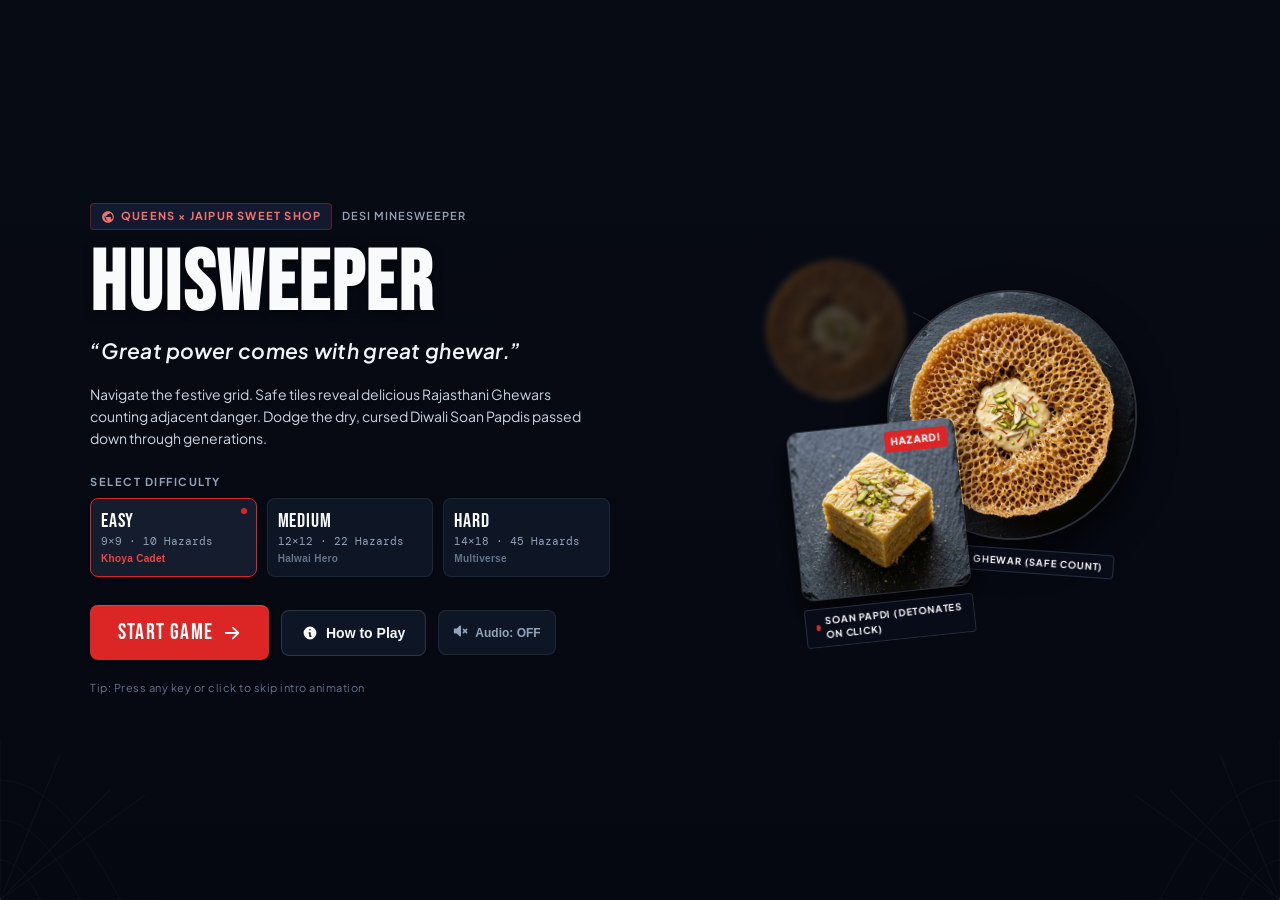
==== commit c1398453: "feat: redesign UI with bespoke start screen, sweet-shop tray board, and clean matte aesthetic" ====
--- a/index.html
+++ b/index.html
@@ -2,236 +2,345 @@
 <html lang="en">
 <head>
   <meta charset="utf-8">
-  <meta name="viewport" content="width=device-width, initial-scale=1.0, maximum-scale=1.0, user-scalable=no">
-  <meta name="theme-color" content="#080c16">
+  <meta name="viewport" content="width=device-width, initial-scale=1.0, maximum-scale=5.0">
+  <meta name="theme-color" content="#070b14">
   <meta name="description" content="Huisweeper: Authentic Indian sweets Minesweeper logic puzzle with Rajasthani Ghewar and Soan Papdi.">
   <meta name="keywords" content="Huisweeper, Minesweeper, Indian sweets, Ghewar, Soan Papdi, Logic puzzle">
-  <title>Huisweeper: Authentic Indian Sweets Minesweeper</title>
+  <title>HUISWEEPER — Great Power Comes With Great Ghewar</title>
   <link rel="icon" type="image/svg+xml" href="./favicon.svg">
   <link rel="canonical" href="https://huisweeper.com/">
 
   <!-- Preconnect to Google Fonts -->
   <link rel="preconnect" href="https://fonts.googleapis.com">
   <link rel="preconnect" href="https://fonts.gstatic.com" crossorigin>
-  <link href="https://fonts.googleapis.com/css2?family=DM+Mono:ital,wght@0,400;0,500;1,400&family=Outfit:wght@400;500;600;700;800&display=swap" rel="stylesheet">
+  <link href="https://fonts.googleapis.com/css2?family=Bebas+Neue&family=DM+Mono:ital,wght@0,400;0,500;1,400&family=Plus+Jakarta+Sans:wght@400;500;600;700;800&display=swap" rel="stylesheet">
 
   <!-- External Stylesheet -->
   <link rel="stylesheet" href="./style.css">
 </head>
 <body>
 
-  <!-- Ambient Spider-Man Eating Ghewar Background -->
+  <!-- Ambient Spider-Man Eating Ghewar Subtle Backdrop -->
   <div class="spiderman-eating-bg" aria-hidden="true">
     <div class="spiderman-bg-image"></div>
     <div class="spiderman-bg-gradient"></div>
     <div class="spiderman-bg-vignette"></div>
   </div>
 
-  <!-- Subtle Corner Web Accents -->
+  <!-- Decorative Corner Spiderweb Framing Lines -->
   <div class="corner-web top-left" aria-hidden="true">
-    <svg viewBox="0 0 100 100" fill="none" xmlns="http://www.w3.org/2000/svg">
-      <path d="M 0,0 L 100,0 M 0,0 L 0,100 M 0,0 L 92,38 M 0,0 L 68,68 M 0,0 L 38,92" stroke="rgba(255, 255, 255, 0.12)" stroke-width="0.6"/>
-      <path d="M 0,22 Q 11,21 22,0" stroke="rgba(255, 255, 255, 0.08)" stroke-width="0.5"/>
-      <path d="M 0,42 Q 21,40 42,0" stroke="rgba(255, 255, 255, 0.08)" stroke-width="0.5"/>
-      <path d="M 0,64 Q 32,60 64,0" stroke="rgba(56, 189, 248, 0.12)" stroke-width="0.5"/>
-      <path d="M 0,88 Q 44,84 88,0" stroke="rgba(220, 38, 38, 0.14)" stroke-width="0.6"/>
+    <svg viewBox="0 0 120 120" fill="none" xmlns="http://www.w3.org/2000/svg">
+      <path d="M 0,0 L 120,0 M 0,0 L 0,120 M 0,0 L 110,45 M 0,0 L 85,85 M 0,0 L 45,110" stroke="rgba(148, 163, 184, 0.15)" stroke-width="0.8"/>
+      <path d="M 0,28 Q 14,27 28,0" stroke="rgba(148, 163, 184, 0.12)" stroke-width="0.7"/>
+      <path d="M 0,55 Q 28,52 55,0" stroke="rgba(148, 163, 184, 0.12)" stroke-width="0.7"/>
+      <path d="M 0,82 Q 42,78 82,0" stroke="rgba(148, 163, 184, 0.12)" stroke-width="0.7"/>
+      <path d="M 0,110 Q 56,104 110,0" stroke="rgba(148, 163, 184, 0.14)" stroke-width="0.8"/>
     </svg>
   </div>
 
   <div class="corner-web top-right" aria-hidden="true">
-    <svg viewBox="0 0 100 100" fill="none" xmlns="http://www.w3.org/2000/svg">
-      <path d="M 0,0 L 100,0 M 0,0 L 0,100 M 0,0 L 92,38 M 0,0 L 68,68 M 0,0 L 38,92" stroke="rgba(255, 255, 255, 0.12)" stroke-width="0.6"/>
-      <path d="M 0,22 Q 11,21 22,0" stroke="rgba(255, 255, 255, 0.08)" stroke-width="0.5"/>
-      <path d="M 0,42 Q 21,40 42,0" stroke="rgba(255, 255, 255, 0.08)" stroke-width="0.5"/>
-      <path d="M 0,64 Q 32,60 64,0" stroke="rgba(56, 189, 248, 0.12)" stroke-width="0.5"/>
-      <path d="M 0,88 Q 44,84 88,0" stroke="rgba(220, 38, 38, 0.14)" stroke-width="0.6"/>
+    <svg viewBox="0 0 120 120" fill="none" xmlns="http://www.w3.org/2000/svg">
+      <path d="M 0,0 L 120,0 M 0,0 L 0,120 M 0,0 L 110,45 M 0,0 L 85,85 M 0,0 L 45,110" stroke="rgba(148, 163, 184, 0.15)" stroke-width="0.8"/>
+      <path d="M 0,28 Q 14,27 28,0" stroke="rgba(148, 163, 184, 0.12)" stroke-width="0.7"/>
+      <path d="M 0,55 Q 28,52 55,0" stroke="rgba(148, 163, 184, 0.12)" stroke-width="0.7"/>
+      <path d="M 0,82 Q 42,78 82,0" stroke="rgba(148, 163, 184, 0.12)" stroke-width="0.7"/>
+      <path d="M 0,110 Q 56,104 110,0" stroke="rgba(148, 163, 184, 0.14)" stroke-width="0.8"/>
     </svg>
   </div>
 
-  <!-- Main Application Wrapper -->
-  <div class="app-wrap">
-
-    <!-- Unified Compact Header -->
-    <header class="app-header">
-      <div class="brand-group">
-        <div class="spidey-badge" aria-hidden="true">
-          <svg viewBox="0 0 100 100" xmlns="http://www.w3.org/2000/svg">
-            <ellipse cx="50" cy="52" rx="13" ry="18" fill="#ffffff"/>
-            <circle cx="50" cy="28" r="8" fill="#ffffff"/>
-            <path d="M 40,40 Q 16,26 23,8 M 60,40 Q 84,26 77,8" stroke="#ffffff" stroke-width="4.5" fill="none" stroke-linecap="round"/>
-            <path d="M 38,48 Q 12,45 18,29 M 62,48 Q 88,45 82,29" stroke="#ffffff" stroke-width="4.5" fill="none" stroke-linecap="round"/>
-            <path d="M 38,58 Q 14,65 19,84 M 62,58 Q 86,65 81,84" stroke="#ffffff" stroke-width="4.5" fill="none" stroke-linecap="round"/>
-            <path d="M 40,68 Q 22,84 29,94 M 60,68 Q 78,84 71,94" stroke="#ffffff" stroke-width="4.5" fill="none" stroke-linecap="round"/>
+  <!-- =========================================================================
+       PART 1: FULL-SCREEN START SCREEN (Shown on every load / refresh)
+       ========================================================================= -->
+  <section id="start-screen" class="start-screen" aria-label="Game Start Screen">
+    
+    <!-- Corner web accents on start screen -->
+    <div class="start-web-accent bottom-left" aria-hidden="true">
+      <svg viewBox="0 0 160 160" fill="none" xmlns="http://www.w3.org/2000/svg">
+        <path d="M 0,160 L 160,160 M 0,160 L 0,0 M 0,160 L 145,55 M 0,160 L 110,50 M 0,160 L 60,15" stroke="rgba(148, 163, 184, 0.12)" stroke-width="0.8"/>
+        <path d="M 0,120 Q 20,120 40,160" stroke="rgba(148, 163, 184, 0.1)" stroke-width="0.7"/>
+        <path d="M 0,80 Q 40,80 80,160" stroke="rgba(148, 163, 184, 0.1)" stroke-width="0.7"/>
+        <path d="M 0,40 Q 60,40 120,160" stroke="rgba(148, 163, 184, 0.1)" stroke-width="0.7"/>
+      </svg>
+    </div>
+
+    <div class="start-web-accent bottom-right" aria-hidden="true">
+      <svg viewBox="0 0 160 160" fill="none" xmlns="http://www.w3.org/2000/svg">
+        <path d="M 160,160 L 0,160 M 160,160 L 160,0 M 160,160 L 15,55 M 160,160 L 50,50 M 160,160 L 100,15" stroke="rgba(148, 163, 184, 0.12)" stroke-width="0.8"/>
+        <path d="M 160,120 Q 140,120 120,160" stroke="rgba(148, 163, 184, 0.1)" stroke-width="0.7"/>
+        <path d="M 160,80 Q 120,80 80,160" stroke="rgba(148, 163, 184, 0.1)" stroke-width="0.7"/>
+        <path d="M 160,40 Q 100,40 40,160" stroke="rgba(148, 163, 184, 0.1)" stroke-width="0.7"/>
+      </svg>
+    </div>
+
+    <!-- Central Asymmetric Hero Stage -->
+    <div class="start-stage">
+      
+      <!-- Left Column: Typography & Controls -->
+      <div class="start-info-col">
+        
+        <div class="start-badge-row">
+          <span class="start-spidey-chip">
+            <svg viewBox="0 0 24 24" width="14" height="14" fill="currentColor" aria-hidden="true">
+              <path d="M12 2C6.48 2 2 6.48 2 12s4.48 10 10 10 10-4.48 10-10S17.52 2 12 2zm1 17.93c-3.95-.49-7-3.85-7-7.93 0-.62.08-1.21.21-1.79L9 15v1c0 1.1.9 2 2 2v1.93zm6.9-2.54c-.26-.81-1-1.39-1.9-1.39h-1v-3c0-.55-.45-1-1-1H8v-2h2c.55 0 1-.45 1-1V7h2c1.1 0 2-.9 2-2v-.41c2.93 1.19 5 4.06 5 7.41 0 2.08-.8 3.97-2.1 5.39z"/>
+            </svg>
+            QUEENS × JAIPUR SWEET SHOP
+          </span>
+          <span class="start-edition-chip">DESI MINESWEEPER</span>
+        </div>
+
+        <h1 class="start-wordmark">HUISWEEPER</h1>
+        
+        <p class="start-tagline">“Great power comes with great ghewar.”</p>
+        
+        <p class="start-desc">
+          Navigate the festive grid. Safe tiles reveal delicious Rajasthani Ghewars counting adjacent danger. Dodge the dry, cursed Diwali Soan Papdis passed down through generations.
+        </p>
+
+        <!-- Difficulty Selector -->
+        <div class="start-section-box">
+          <span class="start-section-label">SELECT DIFFICULTY</span>
+          <div class="start-diff-selector" role="radiogroup" aria-label="Game difficulty selector">
+            <button type="button" class="start-diff-btn active" data-level="beginner" role="radio" aria-checked="true">
+              <span class="diff-title">Easy</span>
+              <span class="diff-specs">9×9 · 10 Hazards</span>
+              <span class="diff-tag">Khoya Cadet</span>
+            </button>
+            <button type="button" class="start-diff-btn" data-level="intermediate" role="radio" aria-checked="false">
+              <span class="diff-title">Medium</span>
+              <span class="diff-specs">12×12 · 22 Hazards</span>
+              <span class="diff-tag">Halwai Hero</span>
+            </button>
+            <button type="button" class="start-diff-btn" data-level="expert" role="radio" aria-checked="false">
+              <span class="diff-title">Hard</span>
+              <span class="diff-specs">14×18 · 45 Hazards</span>
+              <span class="diff-tag">Multiverse</span>
+            </button>
+          </div>
+        </div>
+
+        <!-- Action Buttons & Audio Toggle -->
+        <div class="start-actions-row">
+          <button id="start-game-btn" class="btn-primary-start" type="button">
+            <span>Start Game</span>
+            <svg viewBox="0 0 20 20" fill="currentColor" width="18" height="18" aria-hidden="true">
+              <path fill-rule="evenodd" d="M10.293 3.293a1 1 0 011.414 0l6 6a1 1 0 010 1.414l-6 6a1 1 0 01-1.414-1.414L14.586 11H3a1 1 0 110-2h11.586l-4.293-4.293a1 1 0 010-1.414z" clip-rule="evenodd"/>
+            </svg>
+          </button>
+
+          <button id="start-howto-btn" class="btn-secondary-start" type="button">
+            <svg viewBox="0 0 20 20" fill="currentColor" width="16" height="16" aria-hidden="true">
+              <path fill-rule="evenodd" d="M18 10a8 8 0 11-16 0 8 8 0 0116 0zm-7-4a1 1 0 11-2 0 1 1 0 012 0zM9 9a1 1 0 000 2v3a1 1 0 001 1h1a1 1 0 100-2v-3a1 1 0 00-1-1H9z" clip-rule="evenodd"/>
+            </svg>
+            <span>How to Play</span>
+          </button>
+
+          <button id="start-sound-toggle" class="btn-icon-start" type="button" title="Toggle Sound (Audio off by default)" aria-label="Toggle sound">
+            <span id="start-sound-icon" aria-hidden="true">
+              <!-- Muted icon by default -->
+              <svg viewBox="0 0 20 20" fill="currentColor" width="16" height="16">
+                <path fill-rule="evenodd" d="M9.383 3.076A1 1 0 0110 4v12a1 1 0 01-1.707.707L4.586 13H2a1 1 0 01-1-1V8a1 1 0 011-1h2.586l3.707-3.707a1 1 0 011.09-.217zM12.293 7.293a1 1 0 011.414 0L15 8.586l1.293-1.293a1 1 0 111.414 1.414L16.414 10l1.293 1.293a1 1 0 01-1.414 1.414L15 11.414l-1.293 1.293a1 1 0 01-1.414-1.414L13.586 10l-1.293-1.293a1 1 0 010-1.414z" clip-rule="evenodd"/>
+              </svg>
+            </span>
+            <span id="start-sound-label">Audio: OFF</span>
+          </button>
+        </div>
+
+        <p class="start-skip-hint" aria-hidden="true">Tip: Press any key or click to skip intro animation</p>
+
+      </div>
+
+      <!-- Right Column: Visual Hero Photographic Composition (Depth & Realism) -->
+      <div class="start-visual-col" aria-hidden="true">
+        <div class="hero-composition">
+          
+          <!-- Background Depth-of-field Sweet (Blurred) -->
+          <div class="hero-art-layer dof-back">
+            <img src="./assets/ghewar.png" alt="" class="hero-art-img-dof">
+          </div>
+
+          <!-- Main Hero: Golden Crispy Rajasthani Ghewar -->
+          <div class="hero-art-layer hero-ghewar-plate">
+            <div class="hero-plate-rim">
+              <img src="./assets/ghewar.jpg" alt="" class="hero-art-photo">
+            </div>
+            <div class="hero-label-tag safe-tag">
+              <span class="tag-dot safe"></span>
+              <span>HONEYCOMB GHEWAR (SAFE COUNT)</span>
+            </div>
+          </div>
+
+          <!-- Counter-Hero: Dangerous Soan Papdi Diwali Hazard Box -->
+          <div class="hero-art-layer hero-soan-box">
+            <div class="hero-box-rim">
+              <img src="./assets/soan_papdi.jpg" alt="" class="hero-art-photo">
+              <div class="soan-danger-badge">HAZARD!</div>
+            </div>
+            <div class="hero-label-tag danger-tag">
+              <span class="tag-dot danger"></span>
+              <span>SOAN PAPDI (DETONATES ON CLICK)</span>
+            </div>
+          </div>
+
+          <!-- Spiderweb Thread Overlay Line Connecting Sweets -->
+          <svg class="hero-web-thread" viewBox="0 0 340 340" fill="none" xmlns="http://www.w3.org/2000/svg">
+            <path d="M 40,300 Q 150,220 220,120" stroke="rgba(255, 255, 255, 0.16)" stroke-width="1" stroke-dasharray="3 3"/>
+            <path d="M 120,40 Q 200,80 300,180" stroke="rgba(255, 255, 255, 0.14)" stroke-width="1"/>
+            <circle cx="220" cy="120" r="2.5" fill="#94a3b8"/>
+            <circle cx="150" cy="220" r="2" fill="#94a3b8"/>
           </svg>
-        </div>
-        <div class="brand-headings">
-          <h1 class="brand-title">HUISWEEPER</h1>
-          <p class="brand-tagline">Minesweeper: Indian Sweets Edition</p>
-        </div>
-      </div>
-
-      <div class="header-actions">
-        <!-- Custom Domain Badge & Modal Trigger -->
-        <button id="domain-btn" class="header-domain-badge" title="Custom Domain Status: huisweeper.com Connected" aria-label="Custom Domain Status">
-          <span class="domain-status-dot"></span>
-          huisweeper.com
-        </button>
-
-        <button id="lore-btn" class="header-btn" title="How to Play" aria-label="Open game rules">
-          <svg class="btn-svg-icon" viewBox="0 0 20 20" fill="currentColor" width="14" height="14" aria-hidden="true">
-            <path d="M9 4.804A7.968 7.968 0 005.5 4c-1.255 0-2.443.29-3.5.804v10A7.969 7.969 0 015.5 14c1.669 0 3.218.51 4.5 1.385A7.962 7.962 0 0114.5 14c1.255 0 2.443.29 3.5.804v-10A7.968 7.968 0 0014.5 4c-1.255 0-2.443.29-3.5.804V12a1 1 0 11-2 0V4.804z"/>
+
+        </div>
+      </div>
+
+    </div>
+
+  </section>
+
+  <!-- =========================================================================
+       PART 2: GAME SCREEN (Main App Wrapper)
+       ========================================================================= -->
+  <div class="app-wrap" id="game-app">
+
+    <!-- Slim, Well-Composed Top Game HUD Bar -->
+    <header class="hud-topbar" aria-label="Game navigation and status">
+      
+      <!-- Left: Navigation & Branding -->
+      <div class="hud-left-group">
+        <button id="menu-btn" class="hud-tool-btn" type="button" title="Return to Main Menu" aria-label="Open main menu">
+          <svg viewBox="0 0 20 20" fill="currentColor" width="16" height="16" aria-hidden="true">
+            <path fill-rule="evenodd" d="M3 5a1 1 0 011-1h12a1 1 0 110 2H4a1 1 0 01-1-1zM3 10a1 1 0 011-1h12a1 1 0 110 2H4a1 1 0 01-1-1zM3 15a1 1 0 011-1h6a1 1 0 110 2H4a1 1 0 01-1-1z" clip-rule="evenodd"/>
           </svg>
-          Rules
-        </button>
-
-        <button id="sound-toggle" class="header-btn active" title="Toggle Audio Effects" aria-label="Toggle game audio">
+          <span class="hud-btn-text">Menu</span>
+        </button>
+
+        <div class="hud-brand">
+          <span class="hud-brand-title">HUISWEEPER</span>
+          <span class="hud-brand-sub" id="dimensions">9 × 9</span>
+        </div>
+      </div>
+
+      <!-- Center: Spidey Interactive Reset Face ("Uncle Ben's Second Chance") -->
+      <div class="hud-center-group">
+        <div class="spidey-reset-wrap">
+          <button class="spidey-face-btn" id="reset" title="Uncle Ben's Second Chance (Restart Batch)" aria-label="Restart round">
+            <!-- Rendered dynamically by game.js -->
+          </button>
+          <span class="face-subtitle">Fresh Batch</span>
+        </div>
+      </div>
+
+      <!-- Right: Game-Style Readouts & Quick Tools -->
+      <div class="hud-right-group">
+        
+        <!-- Hazard Counter Readout -->
+        <div class="digital-gauge hazard-gauge" title="Remaining unflagged Soan Papdi hazards">
+          <div class="gauge-header">
+            <span class="gauge-dot red"></span>
+            <span class="gauge-label">SOAN PAPDI</span>
+          </div>
+          <div class="gauge-body">
+            <svg class="gauge-icon" viewBox="0 0 20 20" fill="currentColor" width="14" height="14" aria-hidden="true">
+              <path fill-rule="evenodd" d="M10 2a1 1 0 01.894.553l7 14A1 1 0 0117 18H3a1 1 0 01-.894-1.447l7-14A1 1 0 0110 2zm0 4.5a.75.75 0 00-.75.75v4.5a.75.75 0 001.5 0v-4.5A.75.75 0 0010 6.5zm0 8.25a.875.875 0 100-1.75.875.875 0 000 1.75z" clip-rule="evenodd"/>
+            </svg>
+            <span class="digital-digits" id="mines" aria-live="polite">010</span>
+          </div>
+        </div>
+
+        <!-- Timer Readout -->
+        <div class="digital-gauge time-gauge" title="Elapsed Time">
+          <div class="gauge-header">
+            <span class="gauge-dot blue"></span>
+            <span class="gauge-label">TIME</span>
+          </div>
+          <div class="gauge-body">
+            <svg class="gauge-icon" viewBox="0 0 20 20" fill="currentColor" width="14" height="14" aria-hidden="true">
+              <path fill-rule="evenodd" d="M10 18a8 8 0 100-16 8 8 0 000 16zm1-12a1 1 0 10-2 0v4a1 1 0 00.293.707l2.828 2.829a1 1 0 101.415-1.415L11 9.586V6z" clip-rule="evenodd"/>
+            </svg>
+            <span class="digital-digits" id="time" aria-live="polite">000</span>
+          </div>
+        </div>
+
+        <!-- Touch Flag Mode Toggle -->
+        <button id="flag-mode-toggle" class="hud-tool-btn" type="button" title="Toggle Flag / Reveal mode for touchscreens" aria-label="Toggle flag mode">
+          <span id="flag-mode-icon" aria-hidden="true">
+            <svg viewBox="0 0 20 20" fill="currentColor" width="15" height="15">
+              <path fill-rule="evenodd" d="M6.672 1.911a1 1 0 10-1.932.518l.259.966a4.004 4.004 0 00-2.316 2.316l-.966-.259a1 1 0 00-.518 1.932l.966.259a4.004 4.004 0 002.316 2.316l-.259.966a1 1 0 101.932.518l.259-.966a4.004 4.004 0 002.316-2.316l.966.259a1 1 0 00.518-1.932l-.966-.259a4.004 4.004 0 00-2.316-2.316l.259-.966z" clip-rule="evenodd"/>
+            </svg>
+          </span>
+          <span id="flag-mode-label" class="hud-btn-text">Reveal</span>
+        </button>
+
+        <!-- Sound Toggle -->
+        <button id="sound-toggle" class="hud-tool-btn" type="button" title="Toggle Audio Effects" aria-label="Toggle game audio">
           <span id="sound-icon-wrap" aria-hidden="true">
-            <svg class="btn-svg-icon" viewBox="0 0 20 20" fill="currentColor" width="14" height="14">
-              <path fill-rule="evenodd" d="M9.383 3.076A1 1 0 0110 4v12a1 1 0 01-1.707.707L4.586 13H2a1 1 0 01-1-1V8a1 1 0 011-1h2.586l3.707-3.707a1 1 0 011.09-.217zM14.657 2.929a1 1 0 011.414 0A9.972 9.972 0 0119 10a9.972 9.972 0 01-2.929 7.071 1 1 0 01-1.414-1.414A7.971 7.971 0 0017 10c0-2.21-.894-4.208-2.343-5.657a1 1 0 010-1.414zm-2.829 2.828a1 1 0 011.415 0A5.983 5.983 0 0115 10a5.984 5.984 0 01-1.757 4.243 1 1 0 01-1.415-1.415A3.984 3.984 0 0013 10a3.983 3.983 0 00-1.172-2.828 1 1 0 010-1.415z" clip-rule="evenodd"/>
+            <svg viewBox="0 0 20 20" fill="currentColor" width="15" height="15">
+              <path fill-rule="evenodd" d="M9.383 3.076A1 1 0 0110 4v12a1 1 0 01-1.707.707L4.586 13H2a1 1 0 01-1-1V8a1 1 0 011-1h2.586l3.707-3.707a1 1 0 011.09-.217zM12.293 7.293a1 1 0 011.414 0L15 8.586l1.293-1.293a1 1 0 111.414 1.414L16.414 10l1.293 1.293a1 1 0 01-1.414 1.414L15 11.414l-1.293 1.293a1 1 0 01-1.414-1.414L13.586 10l-1.293-1.293a1 1 0 010-1.414z" clip-rule="evenodd"/>
             </svg>
           </span>
-          <span id="sound-label">Sound ON</span>
-        </button>
-      </div>
-    </header>
-
-    <!-- Crisp Hero Guide: Factual, Direct, No Buzzwords -->
-    <section class="game-intro-card">
-      <div class="intro-content">
-        <h2 class="intro-heading">Minesweeper with Ghewar and Soan Papdi</h2>
-        <p class="intro-description">
-          Uncover the board while dodging hidden Soan Papdi hazard boxes. Revealed safe tiles display delicious Rajasthani Ghewars matching the exact count of neighboring hazards.
-        </p>
-      </div>
-    </section>
-
-    <!-- Main Game Container -->
-    <main class="game-container">
-      
-      <!-- Compact HUD Control Panel -->
-      <section class="hud-panel" aria-label="Game controls and status">
-        
-        <!-- Controls Bar: Difficulty & Mode Switcher -->
-        <div class="toolbar-top">
-          <div class="difficulty-group" role="group" aria-label="Difficulty levels">
-            <button class="diff-btn active" data-level="beginner" aria-label="Beginner difficulty">
-              Beginner <span class="diff-tag">9x9</span>
-            </button>
-            <button class="diff-btn" data-level="intermediate" aria-label="Intermediate difficulty">
-              Medium <span class="diff-tag">12x12</span>
-            </button>
-            <button class="diff-btn" data-level="expert" aria-label="Expert difficulty">
-              Expert <span class="diff-tag">14x18</span>
-            </button>
-          </div>
-
-          <div class="hud-quick-tools">
-            <button id="flag-mode-toggle" class="mode-toggle-btn" title="Toggle flag mode for touch screens">
-              <span id="flag-mode-icon" aria-hidden="true">
-                <svg viewBox="0 0 20 20" fill="currentColor" width="13" height="13">
-                  <path fill-rule="evenodd" d="M6.672 1.911a1 1 0 10-1.932.518l.259.966a4.004 4.004 0 00-2.316 2.316l-.966-.259a1 1 0 00-.518 1.932l.966.259a4.004 4.004 0 002.316 2.316l-.259.966a1 1 0 101.932.518l.259-.966a4.004 4.004 0 002.316-2.316l.966.259a1 1 0 00.518-1.932l-.966-.259a4.004 4.004 0 00-2.316-2.316l.259-.966z" clip-rule="evenodd"/>
-                </svg>
-              </span>
-              <span id="flag-mode-label">Reveal Mode</span>
-            </button>
-          </div>
-        </div>
-
-        <!-- Live Game Stats Bar: Hazard Counter, Reset Face, Elapsed Timer -->
-        <div class="hud-stats-row">
-          
-          <!-- Hazard Counter -->
-          <div class="digital-counter" title="Remaining Soan Papdi hazards">
-            <div class="counter-icon hazard-icon" aria-hidden="true">
-              <img src="./assets/soan_papdi.jpg" alt="" class="counter-sweet-thumb">
-            </div>
-            <div class="digital-digits hazard-digits" id="mines" aria-live="polite">010</div>
-          </div>
-
-          <!-- Interactive Reset Button -->
-          <div class="spidey-reset-wrap">
-            <button class="spidey-face-btn" id="reset" title="Restart Game" aria-label="Restart game">
-              <!-- Rendered dynamically by game.js -->
-            </button>
-            <span class="face-subtitle">Restart</span>
-          </div>
-
-          <!-- Timer Display -->
-          <div class="digital-counter" title="Elapsed Time">
-            <div class="counter-icon time-icon" aria-hidden="true">
-              <svg viewBox="0 0 24 24" fill="currentColor" width="16" height="16">
-                <path d="M12 2C6.5 2 2 6.5 2 12s4.5 10 10 10 10-4.5 10-10S17.5 2 12 2zm0 18c-4.41 0-8-3.59-8-8s3.59-8 8-8 8 3.59 8 8-3.59 8-8 8zm.5-13H11v6l5.2 3.2.8-1.3-4.5-2.7V7z"/>
-              </svg>
-            </div>
-            <div class="digital-digits time-digits" id="time" aria-live="polite">000</div>
-          </div>
-
-        </div>
-
-      </section>
-
-      <!-- Minesweeper Board Shell -->
-      <section class="board-shell" aria-label="Game board container">
-        <div class="board" id="board" role="grid" aria-label="Minesweeper board">
-          <!-- Cells populated dynamically by game.js -->
-        </div>
-      </section>
-
-      <!-- Live Status Line & Dimensions -->
-      <div class="statusline">
-        <span id="message">
-          <strong>Ready!</strong> Pick any tile to begin.
-        </span>
-        <span class="board-dimensions-tag" id="dimensions">9 x 9</span>
-      </div>
-
-      <!-- Grounded Humor Ticker -->
-      <div class="meme-ticker">
-        <span class="ticker-icon" aria-hidden="true">
-          <svg viewBox="0 0 20 20" fill="currentColor" width="14" height="14">
+          <span id="sound-label" class="hud-btn-text">Sound</span>
+        </button>
+
+        <!-- Rules Modal Trigger -->
+        <button id="lore-btn" class="hud-tool-btn" type="button" title="Rules and How to Play" aria-label="Open game rules">
+          <svg viewBox="0 0 20 20" fill="currentColor" width="15" height="15" aria-hidden="true">
             <path fill-rule="evenodd" d="M18 10a8 8 0 11-16 0 8 8 0 0116 0zm-7-4a1 1 0 11-2 0 1 1 0 012 0zM9 9a1 1 0 000 2v3a1 1 0 001 1h1a1 1 0 100-2v-3a1 1 0 00-1-1H9z" clip-rule="evenodd"/>
           </svg>
-        </span>
+        </button>
+
+      </div>
+
+    </header>
+
+    <!-- Main Game Section: Framed Sweet-Shop Display Tray Board -->
+    <main class="game-stage">
+      
+      <!-- Status Ticker Microcopy -->
+      <div class="tray-statusline" role="status" aria-live="polite">
+        <div class="statusline-badge">
+          <span class="statusline-pulse"></span>
+          <span>SPIDEY SENSE:</span>
+        </div>
+        <div class="statusline-msg" id="message">
+          <strong>Ready!</strong> Pick any tile to begin.
+        </div>
+      </div>
+
+      <!-- Physical Sweet-Shop Tray Shell -->
+      <section class="board-shell" aria-label="Game board container">
+        
+        <!-- Tray Corner Brackets -->
+        <div class="tray-bracket top-left" aria-hidden="true"></div>
+        <div class="tray-bracket top-right" aria-hidden="true"></div>
+        <div class="tray-bracket bottom-left" aria-hidden="true"></div>
+        <div class="tray-bracket bottom-right" aria-hidden="true"></div>
+
+        <!-- Minesweeper Board Grid -->
+        <div class="board" id="board" role="grid" aria-label="Minesweeper board">
+          <!-- Populated dynamically by game.js -->
+        </div>
+
+      </section>
+
+      <!-- Desi Humor Quote Bar -->
+      <div class="halwai-ticker" aria-hidden="true">
+        <span class="ticker-prefix">HALWAI LORE:</span>
         <span id="quote-text">With great ghewar comes great responsibility.</span>
       </div>
 
-      <!-- Compact How-to-Play Card -->
-      <div class="howto-card">
-        <div class="howto-item">
-          <div class="howto-thumb-wrap">
-            <img src="./assets/ghewar.jpg" alt="Ghewar" class="howto-sweet-thumb">
-          </div>
-          <div><b>Count Ghewars:</b> Revealed tiles display 1 to 8 sweets exactly matching adjacent hazards</div>
-        </div>
-        <div class="howto-item">
-          <div class="howto-thumb-wrap flag-chip">
-            <svg viewBox="0 0 20 20" fill="currentColor" width="16" height="16" class="flag-svg-icon" aria-hidden="true">
-              <path fill-rule="evenodd" d="M3 6a3 3 0 013-3h10a1 1 0 01.8 1.6L14.25 8l2.55 3.4A1 1 0 0116 13H6a1 1 0 00-1 1v3a1 1 0 11-2 0V6z" clip-rule="evenodd"/>
-            </svg>
-          </div>
-          <div><b>Hazard Flag:</b> Right-click on desktop, long-press on mobile, or toggle Flag Mode</div>
-        </div>
-        <div class="howto-item">
-          <div class="howto-thumb-wrap">
-            <img src="./assets/soan_papdi.jpg" alt="Soan Papdi" class="howto-sweet-thumb">
-          </div>
-          <div><b>Avoid Soan Papdi:</b> Dangerous traps hidden on the board that detonate upon click</div>
-        </div>
-      </div>
-
     </main>
 
-    <!-- Clean Footer with Domain Verification & Legal Links -->
-    <footer class="app-footer">
+    <!-- Refined Footer with Legal & Domain Status -->
+    <footer class="game-footer">
       <div class="footer-left">
-        <span class="footer-domain-status">
-          <span class="domain-status-dot"></span>
-          Connected Custom Domain: <strong>huisweeper.com</strong>
-        </span>
-      </div>
+        <button id="domain-btn" class="footer-domain-badge" type="button" title="View domain DNS configuration">
+          <span class="domain-dot"></span>
+          <span>huisweeper.com</span>
+        </button>
+      </div>
+
       <div class="footer-links">
         <a href="./privacy.html" class="footer-link">Privacy Policy</a>
-        <span class="footer-sep">|</span>
+        <span class="footer-sep" aria-hidden="true">·</span>
         <a href="./terms.html" class="footer-link">Terms and Conditions</a>
       </div>
     </footer>
@@ -239,17 +348,208 @@
   </div>
 
   <!-- =========================================================================
-       CUSTOM DOMAIN SETTINGS & VERIFICATION MODAL
+       VICTORY CELEBRATION MODAL OVERLAY
+       ========================================================================= -->
+  <div id="victory-modal" class="modal-backdrop" role="dialog" aria-modal="true" aria-labelledby="vict-title">
+    <div class="modal-box victory-theme">
+      
+      <div class="modal-sweet-hero-wrap">
+        <img src="./assets/ghewar.jpg" alt="Golden Honeycomb Ghewar" class="modal-sweet-hero">
+        <div class="modal-badge-chip victory-chip">100% PURE DESI GHEE</div>
+      </div>
+
+      <h2 id="vict-title" class="modal-headline">MITHAI MULTIVERSE SAVED!</h2>
+      <p class="modal-subtext">
+        Every Soan Papdi trap neutralized! Savor your victory with fresh, crispy Rajasthani Ghewar!
+      </p>
+
+      <div class="modal-stats-grid">
+        <div class="stat-cell">
+          <span class="stat-name">CLEAR TIME</span>
+          <span class="stat-value" id="vict-time">0s</span>
+        </div>
+        <div class="stat-cell">
+          <span class="stat-name">DIFFICULTY</span>
+          <span class="stat-value" id="vict-level">Easy</span>
+        </div>
+        <div class="stat-cell">
+          <span class="stat-name">HAZARDS DEFUSED</span>
+          <span class="stat-value" id="vict-sweets">10</span>
+        </div>
+      </div>
+
+      <div class="modal-btn-row">
+        <button id="vict-restart-btn" class="modal-primary-btn" type="button">
+          Play Next Round
+        </button>
+        <button id="vict-menu-btn" class="modal-secondary-btn" type="button">
+          Main Menu
+        </button>
+      </div>
+
+    </div>
+  </div>
+
+  <!-- =========================================================================
+       DEFEAT (SOAN PAPDI TRAP) MODAL OVERLAY
+       ========================================================================= -->
+  <div id="defeat-modal" class="modal-backdrop" role="dialog" aria-modal="true" aria-labelledby="defeat-title">
+    <div class="modal-box defeat-theme">
+      
+      <div class="modal-sweet-hero-wrap hazard-hero">
+        <img src="./assets/soan_papdi.jpg" alt="Soan Papdi Sweet Cube" class="modal-sweet-hero">
+        <div class="modal-badge-chip danger-chip">DIWALI 2017 VINTAGE</div>
+      </div>
+
+      <h2 id="defeat-title" class="modal-headline text-red">SOAN PAPDI TRAP DETONATED!</h2>
+      <p class="modal-subtext" id="defeat-roast-text">
+        You triggered a Soan Papdi hazard box. That dry festive sweet detonated across the grid.
+      </p>
+
+      <div class="modal-stats-grid">
+        <div class="stat-cell">
+          <span class="stat-name">TIME SURVIVED</span>
+          <span class="stat-value" id="defeat-time">0s</span>
+        </div>
+        <div class="stat-cell">
+          <span class="stat-name">TILES CLEARED</span>
+          <span class="stat-value" id="defeat-cleared">0</span>
+        </div>
+        <div class="stat-cell">
+          <span class="stat-name">LETHAL SWEET</span>
+          <span class="stat-value text-red">Dry Besan</span>
+        </div>
+      </div>
+
+      <div class="modal-btn-row">
+        <button id="defeat-restart-btn" class="modal-primary-btn defeat-btn" type="button">
+          Uncle Ben's Second Chance
+        </button>
+        <button id="defeat-menu-btn" class="modal-secondary-btn" type="button">
+          Main Menu
+        </button>
+      </div>
+
+    </div>
+  </div>
+
+  <!-- =========================================================================
+       HOW TO PLAY & SWEET LORE MODAL
+       ========================================================================= -->
+  <div id="lore-modal" class="modal-backdrop" role="dialog" aria-modal="true" aria-labelledby="lore-title">
+    <div class="modal-box rules-box">
+      
+      <button id="close-lore-btn" class="modal-close-corner" type="button" aria-label="Close rules dialog">
+        <svg viewBox="0 0 20 20" fill="currentColor" width="18" height="18" aria-hidden="true">
+          <path fill-rule="evenodd" d="M4.293 4.293a1 1 0 011.414 0L10 8.586l4.293-4.293a1 1 0 111.414 1.414L11.414 10l4.293 4.293a1 1 0 01-1.414 1.414L10 11.414l-4.293 4.293a1 1 0 01-1.414-1.414L8.586 10 4.293 5.707a1 1 0 010-1.414z" clip-rule="evenodd"/>
+        </svg>
+      </button>
+
+      <h2 id="lore-title" class="modal-headline">HOW TO PLAY HUISWEEPER</h2>
+      <p class="modal-subtext">
+        Pure classic Minesweeper logic reimagined with photorealistic Indian sweets.
+      </p>
+
+      <!-- Visual Example Layout Showcase -->
+      <div class="rules-visual-showcase">
+        <div class="showcase-card">
+          <div class="showcase-tile-mock">
+            <div class="mock-cell open ghewar-clue">
+              <img src="./assets/ghewar.png" alt="" class="mock-pip single">
+            </div>
+          </div>
+          <div class="showcase-desc">
+            <strong>1 Ghewar Pip</strong>
+            <span>Exactly 1 adjacent Soan Papdi hazard box touches this tile.</span>
+          </div>
+        </div>
+
+        <div class="showcase-card">
+          <div class="showcase-tile-mock">
+            <div class="mock-cell open ghewar-clue">
+              <img src="./assets/ghewar.png" alt="" class="mock-pip triple-1">
+              <img src="./assets/ghewar.png" alt="" class="mock-pip triple-2">
+              <img src="./assets/ghewar.png" alt="" class="mock-pip triple-3">
+            </div>
+          </div>
+          <div class="showcase-desc">
+            <strong>Dice Pip Layouts</strong>
+            <span>Counts 1 to 8 arrange ghewars in standard dice patterns. Count the sweets!</span>
+          </div>
+        </div>
+
+        <div class="showcase-card">
+          <div class="showcase-tile-mock">
+            <div class="mock-cell flag">
+              <svg class="spider-flag-icon" viewBox="0 0 100 100">
+                <line x1="44" y1="88" x2="44" y2="24" stroke="#94a3b8" stroke-width="3" stroke-linecap="round"/>
+                <circle cx="44" cy="20" r="4.5" fill="#e2e8f0" stroke="#dc2626" stroke-width="1.5"/>
+                <path d="M 44,22 L 84,38 L 44,54 Z" fill="#dc2626"/>
+              </svg>
+            </div>
+          </div>
+          <div class="showcase-desc">
+            <strong>Spider-Tracer Flag</strong>
+            <span>Right-click or long-press suspected Soan Papdi boxes to lock them safely.</span>
+          </div>
+        </div>
+
+        <div class="showcase-card">
+          <div class="showcase-tile-mock">
+            <div class="mock-cell open mine-hit">
+              <img src="./assets/soan_papdi.jpg" alt="" class="mock-soan">
+            </div>
+          </div>
+          <div class="showcase-desc">
+            <strong>Soan Papdi Hazard</strong>
+            <span>Avoid clicking directly! If clicked, dry flaky besan explodes across the board.</span>
+          </div>
+        </div>
+      </div>
+
+      <!-- Core Mechanics Summary -->
+      <div class="rules-points-list">
+        <div class="rule-point">
+          <span class="point-number">1</span>
+          <div>
+            <strong>Click to Reveal:</strong> Click or tap any covered tile. The first click is always guaranteed 100% safe.
+          </div>
+        </div>
+        <div class="rule-point">
+          <span class="point-number">2</span>
+          <div>
+            <strong>Count the Ghewars:</strong> Instead of plain numerals, delicious Rajasthani Ghewars are arranged in dice patterns representing the exact count of neighboring hazards.
+          </div>
+        </div>
+        <div class="rule-point">
+          <span class="point-number">3</span>
+          <div>
+            <strong>Chording Shortcut:</strong> Once you have flagged all adjacent hazards for an open tile, clicking that open tile uncovers all remaining unflagged neighbors instantly.
+          </div>
+        </div>
+      </div>
+
+      <button id="close-lore-cta" class="modal-primary-btn" type="button">
+        Understood, Swing Back to Game
+      </button>
+
+    </div>
+  </div>
+
+  <!-- =========================================================================
+       CUSTOM DOMAIN SETTINGS & DNS MODAL
        ========================================================================= -->
   <div id="domain-modal" class="modal-backdrop" role="dialog" aria-modal="true" aria-labelledby="domain-modal-title">
     <div class="modal-box">
-      <button id="close-domain-btn" class="modal-close-corner" aria-label="Close modal">
-        <svg viewBox="0 0 20 20" fill="currentColor" width="16" height="16" aria-hidden="true">
+      
+      <button id="close-domain-btn" class="modal-close-corner" type="button" aria-label="Close domain details">
+        <svg viewBox="0 0 20 20" fill="currentColor" width="18" height="18" aria-hidden="true">
           <path fill-rule="evenodd" d="M4.293 4.293a1 1 0 011.414 0L10 8.586l4.293-4.293a1 1 0 111.414 1.414L11.414 10l4.293 4.293a1 1 0 01-1.414 1.414L10 11.414l-4.293 4.293a1 1 0 01-1.414-1.414L8.586 10 4.293 5.707a1 1 0 010-1.414z" clip-rule="evenodd"/>
         </svg>
       </button>
-      <h2 id="domain-modal-title" class="modal-title">CUSTOM DOMAIN CONFIGURATION</h2>
-      <p class="modal-desc">
+
+      <h2 id="domain-modal-title" class="modal-headline">CUSTOM DOMAIN CONFIGURATION</h2>
+      <p class="modal-subtext">
         Production domain connection parameters and live DNS status for Huisweeper.
       </p>
 
@@ -276,148 +576,10 @@
         </div>
       </div>
 
-      <button class="modal-cta-btn" onclick="document.getElementById('domain-modal').classList.remove('open')">
+      <button class="modal-primary-btn" type="button" onclick="document.getElementById('domain-modal').classList.remove('open')">
         Close Domain Details
       </button>
-    </div>
-  </div>
-
-  <!-- =========================================================================
-       VICTORY MODAL OVERLAY
-       ========================================================================= -->
-  <div id="victory-modal" class="modal-backdrop" role="dialog" aria-modal="true" aria-labelledby="vict-title">
-    <div class="modal-box victory-theme">
-      <div class="modal-sweet-hero-wrap">
-        <img src="./assets/ghewar.jpg" alt="Golden Ghewar" class="modal-sweet-hero">
-      </div>
-      <h2 id="vict-title" class="modal-title">SWEEP VICTORY!</h2>
-      <p class="modal-desc">
-        All Soan Papdi traps neutralized! Feast on your triumph of crispy Rajasthani Ghewar!
-      </p>
-
-      <div class="modal-stats-grid">
-        <div class="modal-stat-card">
-          <span class="modal-stat-label">Time</span>
-          <span class="modal-stat-val" id="vict-time">0s</span>
-        </div>
-        <div class="modal-stat-card">
-          <span class="modal-stat-label">Difficulty</span>
-          <span class="modal-stat-val" id="vict-level">Beginner</span>
-        </div>
-        <div class="modal-stat-card">
-          <span class="modal-stat-label">Hazards Defused</span>
-          <span class="modal-stat-val" id="vict-sweets">10</span>
-        </div>
-      </div>
-
-      <button id="vict-restart-btn" class="modal-cta-btn">
-        Play Next Round
-      </button>
-    </div>
-  </div>
-
-  <!-- =========================================================================
-       DEFEAT MODAL OVERLAY
-       ========================================================================= -->
-  <div id="defeat-modal" class="modal-backdrop" role="dialog" aria-modal="true" aria-labelledby="defeat-title">
-    <div class="modal-box defeat-theme">
-      <div class="modal-sweet-hero-wrap hazard-hero">
-        <img src="./assets/soan_papdi.jpg" alt="Soan Papdi Sweet" class="modal-sweet-hero">
-      </div>
-      <h2 id="defeat-title" class="modal-title">SOAN PAPDI TRAP!</h2>
-      <p class="modal-desc" id="defeat-roast-text">
-        You triggered a Soan Papdi hazard box. That dry festive sweet detonated across the grid.
-      </p>
-
-      <div class="modal-stats-grid">
-        <div class="modal-stat-card">
-          <span class="modal-stat-label">Elapsed Time</span>
-          <span class="modal-stat-val" id="defeat-time">0s</span>
-        </div>
-        <div class="modal-stat-card">
-          <span class="modal-stat-label">Tiles Cleared</span>
-          <span class="modal-stat-val" id="defeat-cleared">0</span>
-        </div>
-        <div class="modal-stat-card">
-          <span class="modal-stat-label">Hazard</span>
-          <span class="modal-stat-val" style="font-size: 14px; color: #f87171; padding-top: 4px;">Soan Papdi</span>
-        </div>
-      </div>
-
-      <button id="defeat-restart-btn" class="modal-cta-btn defeat-btn">
-        Retry Round
-      </button>
-    </div>
-  </div>
-
-  <!-- =========================================================================
-       SWEET LORE & RULES MODAL
-       ========================================================================= -->
-  <div id="lore-modal" class="modal-backdrop" role="dialog" aria-modal="true" aria-labelledby="lore-title">
-    <div class="modal-box">
-      <button id="close-lore-btn" class="modal-close-corner" aria-label="Close modal">
-        <svg viewBox="0 0 20 20" fill="currentColor" width="16" height="16" aria-hidden="true">
-          <path fill-rule="evenodd" d="M4.293 4.293a1 1 0 011.414 0L10 8.586l4.293-4.293a1 1 0 111.414 1.414L11.414 10l4.293 4.293a1 1 0 01-1.414 1.414L10 11.414l-4.293 4.293a1 1 0 01-1.414-1.414L8.586 10 4.293 5.707a1 1 0 010-1.414z" clip-rule="evenodd"/>
-        </svg>
-      </button>
-      <h2 id="lore-title" class="modal-title">GAME RULES AND MECHANICS</h2>
-      <p class="modal-desc">
-        Huisweeper operates with classic Minesweeper logic using traditional sweets:
-      </p>
-
-      <div class="lore-grid">
-        <div class="lore-item">
-          <div class="lore-item-header">
-            <img src="./assets/ghewar.jpg" alt="Golden Ghewar" class="lore-item-thumb">
-            <span>Golden Ghewar (Safe Count)</span>
-          </div>
-          <div class="lore-item-desc">
-            Safe tiles. Count the number of Ghewars visible on the revealed tile (arranged in dice patterns from 1 to 8) to know exactly how many adjacent Soan Papdi boxes are touching that cell.
-          </div>
-        </div>
-
-        <div class="lore-item">
-          <div class="lore-item-header">
-            <img src="./assets/soan_papdi.jpg" alt="Soan Papdi" class="lore-item-thumb">
-            <span>Dangerous Soan Papdi</span>
-          </div>
-          <div class="lore-item-desc">
-            The hazard mine. Detonates if clicked. Flaky, dry, and regifted year after year. Flag all suspected boxes to clear the board.
-          </div>
-        </div>
-
-        <div class="lore-item">
-          <div class="lore-item-header">
-            <div class="lore-chip-flag">
-              <svg viewBox="0 0 20 20" fill="currentColor" width="15" height="15">
-                <path fill-rule="evenodd" d="M3 6a3 3 0 013-3h10a1 1 0 01.8 1.6L14.25 8l2.55 3.4A1 1 0 0116 13H6a1 1 0 00-1 1v3a1 1 0 11-2 0V6z" clip-rule="evenodd"/>
-              </svg>
-            </div>
-            <span>Hazard Flags</span>
-          </div>
-          <div class="lore-item-desc">
-            Mark suspected Soan Papdi locations. Right-click on desktop, long-press on touch screens, or toggle the Flag Mode button.
-          </div>
-        </div>
-
-        <div class="lore-item">
-          <div class="lore-item-header">
-            <div class="lore-chip-flag">
-              <svg viewBox="0 0 20 20" fill="currentColor" width="15" height="15">
-                <path fill-rule="evenodd" d="M11.3 1.046A1 1 0 0112 2v5h4a1 1 0 01.82 1.573l-7 10A1 1 0 018 18v-5H4a1 1 0 01-.82-1.573l7-10a1 1 0 011.12-.38z" clip-rule="evenodd"/>
-              </svg>
-            </div>
-            <span>Tile Chording</span>
-          </div>
-          <div class="lore-item-desc">
-            Once you flag all adjacent hazards for an open numbered tile, clicking the tile again will instantly uncover all remaining unflagged adjacent safe tiles.
-          </div>
-        </div>
-      </div>
-
-      <button class="modal-cta-btn" onclick="document.getElementById('lore-modal').classList.remove('open')">
-        Understood, Return to Game
-      </button>
+
     </div>
   </div>
 
--- a/style.css
+++ b/style.css
@@ -1,71 +1,83 @@
 /* ==========================================================================
-   HUISWEEPER - Modern Refined Design System
-   Spider-Man Inspiration × Photorealistic Indian Sweets
+   HUISWEEPER — Refined Design System
+   Spider-Man Theme × Photorealistic Indian Sweets (Ghewar & Soan Papdi)
    ========================================================================== */
 
 :root {
-  /* Restrained, Sophisticated Color Palette */
-  --bg-deep: #080c16;
-  --bg-navy: #0e172a;
-  --bg-card: rgba(15, 23, 42, 0.85);
-  --bg-card-border: rgba(148, 163, 184, 0.12);
-  --bg-surface: #111c33;
-  
-  /* Spider-Man Accents (Restrained Crimson & Subtle Blues) */
+  /* Restrained Midnight Navy Palette */
+  --bg-deep: #050811;
+  --bg-midnight: #080d1a;
+  --bg-surface: #0e1626;
+  --bg-surface-elevated: #141f36;
+  --bg-surface-glass: rgba(14, 22, 38, 0.88);
+
+  /* Borders & Dividers */
+  --border-subtle: rgba(148, 163, 184, 0.12);
+  --border-medium: rgba(148, 163, 184, 0.22);
+  --border-highlight: rgba(255, 255, 255, 0.15);
+
+  /* Spider-Man Crimson Red Accents (Used Sparingly & Deliberately as Solid Accents) */
   --spidey-red: #dc2626;
-  --spidey-red-dark: #991b1b;
-  --spidey-red-glow: rgba(220, 38, 38, 0.3);
-  --spidey-blue: #0284c7;
-  --spidey-cyan: #38bdf8;
-  
-  /* Typography & Neutral Palette */
-  --text-white: #f8fafc;
+  --spidey-red-dark: #b91c1c;
+  --spidey-red-faint: rgba(220, 38, 38, 0.08);
+
+  /* Web Blue / Steel Accents */
+  --web-blue: #38bdf8;
+  --web-blue-dim: rgba(56, 189, 248, 0.12);
+  --steel-slate: #64748b;
+
+  /* Saffron / Golden Ghewar Accent */
+  --ghewar-gold: #f59e0b;
+
+  /* Typography Colors */
+  --text-pure: #f8fafc;
+  --text-secondary: #cbd5e1;
   --text-muted: #94a3b8;
   --text-faint: #64748b;
-  
-  /* Tile Aesthetics */
-  --tile-covered: #18253f;
-  --tile-covered-hi: #203254;
-  --tile-covered-border: rgba(148, 163, 184, 0.15);
-  --tile-open: #0a101d;
-  --tile-open-inner: rgba(255, 255, 255, 0.02);
-  
-  /* Typography */
-  --font-body: 'Outfit', -apple-system, BlinkMacSystemFont, 'Segoe UI', Roboto, sans-serif;
+
+  /* Sweet Tray & Tile Physical Tokens */
+  --tray-rim: #1e293b;
+  --tray-bg: #090e1c;
+  --tile-covered: #162035;
+  --tile-covered-bevel: rgba(255, 255, 255, 0.12);
+  --tile-covered-shadow: #070c17;
+  --tile-open-bg: #0a101f;
+  --tile-open-inset: rgba(0, 0, 0, 0.65);
+
+  /* Fonts */
+  --font-display: 'Bebas Neue', Impact, 'Arial Black', sans-serif;
+  --font-body: 'Plus Jakarta Sans', -apple-system, BlinkMacSystemFont, 'Segoe UI', Roboto, sans-serif;
   --font-mono: 'DM Mono', monospace;
 
-  /* Sizing */
-  --cell-size: 52px;
-  --board-radius: 14px;
+  /* Tile Sizing */
+  --cell-size: 50px;
+  --tray-radius: 12px;
 }
 
 /* --------------------------------------------------------------------------
    Reset & Base Document
    -------------------------------------------------------------------------- */
-* {
+*, *::before, *::after {
   box-sizing: border-box;
   margin: 0;
   padding: 0;
   -webkit-tap-highlight-color: transparent;
 }
 
-body {
+html, body {
+  min-height: 100vh;
   background-color: var(--bg-deep);
-  background-image: 
-    radial-gradient(circle at 50% 0%, #111d38 0%, #080c16 75%);
-  color: var(--text-white);
+  color: var(--text-pure);
   font-family: var(--font-body);
-  min-height: 100vh;
+  font-size: 15px;
+  line-height: 1.5;
   overflow-x: hidden;
-  position: relative;
-  display: flex;
-  flex-direction: column;
   -webkit-font-smoothing: antialiased;
   -moz-osx-font-smoothing: grayscale;
 }
 
 /* --------------------------------------------------------------------------
-   Spider-Man Eating Ghewar Ambient Backdrop
+   Subtle Ambient Backdrop & Corner Web Accents
    -------------------------------------------------------------------------- */
 .spiderman-eating-bg {
   position: fixed;
@@ -84,56 +96,46 @@
   background-size: cover;
   background-position: center right;
   background-repeat: no-repeat;
-  opacity: 0.58;
-  filter: saturate(1.18) contrast(1.06);
+  opacity: 0.14;
+  filter: saturate(1.1) contrast(1.1) brightness(0.65);
   transform: scale(1.02);
-  transition: opacity 0.4s ease;
 }
 
 .spiderman-bg-gradient {
   position: absolute;
   inset: 0;
-  background: linear-gradient(
-    90deg,
-    rgba(8, 12, 22, 0.92) 0%,
-    rgba(8, 12, 22, 0.74) 40%,
-    rgba(8, 12, 22, 0.35) 75%,
-    rgba(8, 12, 22, 0.65) 100%
-  );
+  background: 
+    radial-gradient(ellipse at 50% 0%, rgba(14, 22, 38, 0.94) 0%, rgba(5, 8, 17, 0.98) 75%),
+    linear-gradient(180deg, rgba(5, 8, 17, 0.8) 0%, rgba(5, 8, 17, 0.95) 100%);
 }
 
 .spiderman-bg-vignette {
   position: absolute;
   inset: 0;
-  background: 
-    radial-gradient(circle at 75% 25%, transparent 22%, rgba(8, 12, 22, 0.82) 88%),
-    linear-gradient(180deg, rgba(8, 12, 22, 0.65) 0%, transparent 20%, transparent 70%, rgba(8, 12, 22, 0.92) 100%);
-}
-
-/* --------------------------------------------------------------------------
-   Subtle Corner Spiderweb Accents
-   (Thin, elegant, low-opacity, no distracting drop-shadow glows)
-   -------------------------------------------------------------------------- */
+  background: radial-gradient(circle at 50% 50%, transparent 40%, rgba(5, 8, 17, 0.85) 100%);
+}
+
+/* Subtle Corner Framing Webs */
 .corner-web {
   position: fixed;
   pointer-events: none;
   z-index: 1;
-  opacity: 0.65;
+  opacity: 0.55;
   transition: opacity 0.3s ease;
 }
 
 .corner-web.top-left {
   top: 0;
   left: 0;
-  width: 180px;
-  height: 180px;
+  width: 160px;
+  height: 160px;
 }
 
 .corner-web.top-right {
   top: 0;
   right: 0;
-  width: 180px;
-  height: 180px;
+  width: 160px;
+  height: 160px;
   transform: scaleX(-1);
 }
 
@@ -143,1007 +145,1482 @@
 }
 
 /* --------------------------------------------------------------------------
-   Layout Wrapper
+   PART 1: FULL-SCREEN START SCREEN
+   -------------------------------------------------------------------------- */
+.start-screen {
+  position: fixed;
+  inset: 0;
+  z-index: 999;
+  width: 100vw;
+  height: 100vh;
+  background-color: var(--bg-deep);
+  background-image: linear-gradient(180deg, #070b14 0%, #050811 100%);
+  display: flex;
+  align-items: center;
+  justify-content: center;
+  padding: 32px 24px;
+  overflow-y: auto;
+  opacity: 1;
+  visibility: visible;
+  transition: opacity 0.3s cubic-bezier(0.16, 1, 0.3, 1), visibility 0.3s ease;
+}
+
+.start-screen.hidden {
+  opacity: 0;
+  visibility: hidden;
+  pointer-events: none;
+}
+
+/* Start screen corner web accents */
+.start-web-accent {
+  position: absolute;
+  pointer-events: none;
+  z-index: 1;
+  width: 160px;
+  height: 160px;
+  opacity: 0.7;
+}
+
+.start-web-accent.bottom-left {
+  bottom: 0;
+  left: 0;
+}
+
+.start-web-accent.bottom-right {
+  bottom: 0;
+  right: 0;
+}
+
+/* Asymmetric Stage */
+.start-stage {
+  position: relative;
+  z-index: 10;
+  max-width: 1100px;
+  width: 100%;
+  display: grid;
+  grid-template-columns: 1.15fr 0.85fr;
+  align-items: center;
+  gap: 48px;
+  margin: auto;
+}
+
+/* Left Column: Typography & Controls */
+.start-info-col {
+  display: flex;
+  flex-direction: column;
+  gap: 16px;
+  text-align: left;
+}
+
+.start-badge-row {
+  display: flex;
+  align-items: center;
+  gap: 10px;
+  flex-wrap: wrap;
+}
+
+.start-spidey-chip {
+  display: inline-flex;
+  align-items: center;
+  gap: 6px;
+  background: #111a2e;
+  border: 1px solid rgba(220, 38, 38, 0.4);
+  color: #f87171;
+  font-size: 11px;
+  font-weight: 700;
+  letter-spacing: 1.2px;
+  padding: 4px 10px;
+  border-radius: 4px;
+  text-transform: uppercase;
+}
+
+.start-edition-chip {
+  color: var(--text-muted);
+  font-size: 11px;
+  font-weight: 600;
+  letter-spacing: 1px;
+  text-transform: uppercase;
+}
+
+.start-wordmark {
+  font-family: var(--font-display);
+  font-size: clamp(52px, 8vw, 84px);
+  line-height: 0.92;
+  letter-spacing: 2.5px;
+  color: var(--text-pure);
+  text-transform: uppercase;
+  position: relative;
+  text-shadow: 0 2px 10px rgba(0, 0, 0, 0.6);
+}
+
+.start-tagline {
+  font-size: clamp(17px, 2.2vw, 21px);
+  font-weight: 600;
+  color: #f1f5f9;
+  letter-spacing: 0.3px;
+  font-style: italic;
+  margin-top: -4px;
+}
+
+.start-desc {
+  font-size: 14px;
+  line-height: 1.6;
+  color: var(--text-secondary);
+  max-width: 520px;
+}
+
+/* Difficulty Selector on Start Screen */
+.start-section-box {
+  margin-top: 8px;
+  display: flex;
+  flex-direction: column;
+  gap: 8px;
+}
+
+.start-section-label {
+  font-size: 11px;
+  font-weight: 700;
+  letter-spacing: 1.5px;
+  color: var(--text-muted);
+  text-transform: uppercase;
+}
+
+.start-diff-selector {
+  display: grid;
+  grid-template-columns: repeat(3, 1fr);
+  gap: 10px;
+  max-width: 520px;
+}
+
+.start-diff-btn {
+  background: var(--bg-surface);
+  border: 1px solid var(--border-subtle);
+  border-radius: 8px;
+  padding: 12px 10px;
+  display: flex;
+  flex-direction: column;
+  align-items: flex-start;
+  gap: 3px;
+  cursor: pointer;
+  text-align: left;
+  position: relative;
+  transition: all 0.2s cubic-bezier(0.16, 1, 0.3, 1);
+  color: var(--text-pure);
+}
+
+.start-diff-btn:hover {
+  background: var(--bg-surface-elevated);
+  border-color: var(--border-medium);
+  transform: translateY(-1px);
+}
+
+.start-diff-btn.active {
+  background: #141c2e;
+  border-color: #dc2626;
+  box-shadow: 0 1px 3px rgba(0, 0, 0, 0.4);
+}
+
+.start-diff-btn.active::after {
+  content: '';
+  position: absolute;
+  top: 9px;
+  right: 9px;
+  width: 6px;
+  height: 6px;
+  background: #dc2626;
+  border-radius: 50%;
+}
+
+.diff-title {
+  font-family: var(--font-display);
+  font-size: 20px;
+  letter-spacing: 0.8px;
+  line-height: 1;
+}
+
+.start-diff-btn.active .diff-title {
+  color: #ffffff;
+}
+
+.diff-specs {
+  font-size: 11px;
+  color: var(--text-muted);
+  font-family: var(--font-mono);
+}
+
+.diff-tag {
+  font-size: 10px;
+  font-weight: 600;
+  color: var(--text-faint);
+  letter-spacing: 0.3px;
+  margin-top: 2px;
+}
+
+.start-diff-btn.active .diff-tag {
+  color: #ef4444;
+}
+
+/* Action Buttons & Sound Toggle */
+.start-actions-row {
+  display: flex;
+  align-items: center;
+  gap: 12px;
+  margin-top: 12px;
+  flex-wrap: wrap;
+}
+
+.btn-primary-start {
+  background: #dc2626;
+  color: #ffffff;
+  border: none;
+  border-radius: 8px;
+  padding: 14px 28px;
+  font-family: var(--font-display);
+  font-size: 22px;
+  letter-spacing: 1.2px;
+  display: inline-flex;
+  align-items: center;
+  gap: 10px;
+  cursor: pointer;
+  box-shadow: 0 2px 4px rgba(0, 0, 0, 0.4), inset 0 1px 0 rgba(255, 255, 255, 0.15);
+  transition: all 0.15s ease;
+  text-transform: uppercase;
+}
+
+.btn-primary-start:hover {
+  background: #b91c1c;
+  transform: translateY(-1px);
+  box-shadow: 0 3px 6px rgba(0, 0, 0, 0.45);
+}
+
+.btn-primary-start:active {
+  background: #991b1b;
+  transform: translateY(0);
+}
+
+.btn-secondary-start {
+  background: var(--bg-surface);
+  border: 1px solid var(--border-medium);
+  color: var(--text-pure);
+  border-radius: 8px;
+  padding: 14px 20px;
+  font-size: 14px;
+  font-weight: 600;
+  display: inline-flex;
+  align-items: center;
+  gap: 8px;
+  cursor: pointer;
+  transition: all 0.2s ease;
+}
+
+.btn-secondary-start:hover {
+  background: var(--bg-surface-elevated);
+  border-color: rgba(255, 255, 255, 0.3);
+  transform: translateY(-1px);
+}
+
+.btn-icon-start {
+  background: var(--bg-surface);
+  border: 1px solid var(--border-subtle);
+  color: var(--text-muted);
+  border-radius: 8px;
+  padding: 12px 14px;
+  font-size: 12px;
+  font-weight: 600;
+  display: inline-flex;
+  align-items: center;
+  gap: 6px;
+  cursor: pointer;
+  transition: all 0.2s ease;
+}
+
+.btn-icon-start:hover {
+  background: var(--bg-surface-elevated);
+  color: var(--text-pure);
+}
+
+.btn-icon-start.sound-on {
+  border-color: rgba(56, 189, 248, 0.35);
+  color: #38bdf8;
+  background: rgba(56, 189, 248, 0.1);
+}
+
+.start-skip-hint {
+  font-size: 11px;
+  color: var(--text-faint);
+  letter-spacing: 0.5px;
+  margin-top: 4px;
+}
+
+/* Right Column: Visual Photographic Hero Composition */
+.start-visual-col {
+  display: flex;
+  justify-content: center;
+  align-items: center;
+  position: relative;
+}
+
+.hero-composition {
+  position: relative;
+  width: 360px;
+  height: 400px;
+}
+
+.hero-art-layer {
+  position: absolute;
+  transition: transform 0.5s cubic-bezier(0.16, 1, 0.3, 1);
+}
+
+/* Depth-of-Field blurred background sweet */
+.hero-art-layer.dof-back {
+  top: 10px;
+  left: -20px;
+  width: 140px;
+  height: 140px;
+  filter: blur(3.5px) brightness(0.6);
+  opacity: 0.45;
+  transform: rotate(-12deg);
+}
+
+.hero-art-img-dof {
+  width: 100%;
+  height: 100%;
+  object-fit: contain;
+}
+
+/* Main Hero: Rajasthani Ghewar Plate */
+.hero-art-layer.hero-ghewar-plate {
+  top: 40px;
+  right: 10px;
+  width: 250px;
+  transform: rotate(4deg);
+  z-index: 3;
+}
+
+.hero-plate-rim {
+  width: 250px;
+  height: 250px;
+  border-radius: 50%;
+  overflow: hidden;
+  box-shadow: 0 16px 36px rgba(0, 0, 0, 0.75);
+  border: 2px solid rgba(255, 255, 255, 0.15);
+}
+
+.hero-art-photo {
+  width: 100%;
+  height: 100%;
+  object-fit: cover;
+  display: block;
+}
+
+/* Counter-Hero: Soan Papdi Danger Box */
+.hero-art-layer.hero-soan-box {
+  bottom: 10px;
+  left: 10px;
+  width: 170px;
+  transform: rotate(-6deg);
+  z-index: 4;
+}
+
+.hero-box-rim {
+  width: 170px;
+  height: 170px;
+  border-radius: 12px;
+  overflow: hidden;
+  position: relative;
+  box-shadow: 0 14px 30px rgba(0, 0, 0, 0.8);
+  border: 1px solid rgba(255, 255, 255, 0.15);
+}
+
+.soan-danger-badge {
+  position: absolute;
+  top: 8px;
+  right: 8px;
+  background: var(--spidey-red);
+  color: #ffffff;
+  font-size: 10px;
+  font-weight: 800;
+  letter-spacing: 0.8px;
+  padding: 3px 6px;
+  border-radius: 4px;
+}
+
+/* Photographic Labels */
+.hero-label-tag {
+  margin-top: 8px;
+  background: rgba(8, 13, 26, 0.9);
+  border: 1px solid var(--border-medium);
+  padding: 4px 10px;
+  border-radius: 4px;
+  font-size: 9.5px;
+  font-weight: 700;
+  letter-spacing: 0.8px;
+  display: inline-flex;
+  align-items: center;
+  gap: 5px;
+  backdrop-filter: blur(6px);
+}
+
+.tag-dot {
+  width: 6px;
+  height: 6px;
+  border-radius: 50%;
+}
+
+.tag-dot.safe {
+  background: #f59e0b;
+}
+
+.tag-dot.danger {
+  background: #dc2626;
+}
+
+/* Web thread linking hero sweets */
+.hero-web-thread {
+  position: absolute;
+  inset: 0;
+  width: 100%;
+  height: 100%;
+  pointer-events: none;
+  z-index: 2;
+}
+
+/* --------------------------------------------------------------------------
+   Entrance Animation Sequence (Tasteful & Skippable)
+   -------------------------------------------------------------------------- */
+@keyframes startWordmarkIn {
+  from {
+    opacity: 0;
+    transform: translateY(-16px);
+  }
+  to {
+    opacity: 1;
+    transform: translateY(0);
+  }
+}
+
+@keyframes startSweetsIn {
+  from {
+    opacity: 0;
+    transform: scale(0.92) translateY(20px);
+  }
+  to {
+    opacity: 1;
+    transform: scale(1) translateY(0);
+  }
+}
+
+@keyframes startControlsIn {
+  from {
+    opacity: 0;
+    transform: translateY(12px);
+  }
+  to {
+    opacity: 1;
+    transform: translateY(0);
+  }
+}
+
+.start-screen:not(.anim-skip) .start-badge-row,
+.start-screen:not(.anim-skip) .start-wordmark,
+.start-screen:not(.anim-skip) .start-tagline {
+  animation: startWordmarkIn 0.5s cubic-bezier(0.16, 1, 0.3, 1) both;
+}
+
+.start-screen:not(.anim-skip) .start-desc,
+.start-screen:not(.anim-skip) .start-section-box {
+  animation: startControlsIn 0.5s cubic-bezier(0.16, 1, 0.3, 1) 0.15s both;
+}
+
+.start-screen:not(.anim-skip) .start-actions-row,
+.start-screen:not(.anim-skip) .start-skip-hint {
+  animation: startControlsIn 0.5s cubic-bezier(0.16, 1, 0.3, 1) 0.3s both;
+}
+
+.start-screen:not(.anim-skip) .hero-composition {
+  animation: startSweetsIn 0.65s cubic-bezier(0.16, 1, 0.3, 1) 0.1s both;
+}
+
+/* Skipped state: static instantly */
+.start-screen.anim-skip * {
+  animation: none !important;
+  transition: none !important;
+}
+
+/* Reduced Motion Override */
+@media (prefers-reduced-motion: reduce) {
+  .start-screen *,
+  .start-screen {
+    animation: none !important;
+    transition: none !important;
+  }
+}
+
+/* --------------------------------------------------------------------------
+   PART 2: GAME SCREEN & HUD
    -------------------------------------------------------------------------- */
 .app-wrap {
   position: relative;
   z-index: 10;
-  max-width: 860px;
+  max-width: 940px;
   margin: 0 auto;
-  padding: 24px 20px 40px;
+  padding: 16px 20px 32px;
   width: 100%;
   display: flex;
   flex-direction: column;
-  flex: 1;
-}
-
-/* --------------------------------------------------------------------------
-   Compact, Modern Header
-   -------------------------------------------------------------------------- */
-.app-header {
+  min-height: 100vh;
+}
+
+/* Slim, Well-Composed Top Game HUD Bar */
+.hud-topbar {
   display: flex;
   align-items: center;
   justify-content: space-between;
-  padding-bottom: 16px;
-  margin-bottom: 20px;
-  border-bottom: 1px solid var(--bg-card-border);
-}
-
-.brand-group {
-  display: flex;
-  align-items: center;
-  gap: 12px;
-}
-
-.spidey-badge {
-  width: 38px;
-  height: 38px;
-  border-radius: 10px;
-  background: linear-gradient(135deg, var(--spidey-red) 0%, var(--spidey-red-dark) 100%);
-  display: grid;
-  place-items: center;
-  border: 1px solid rgba(255, 255, 255, 0.2);
-  box-shadow: 0 2px 8px rgba(220, 38, 38, 0.3);
-}
-
-.spidey-badge svg {
-  width: 22px;
-  height: 22px;
-}
-
-.brand-headings {
+  gap: 16px;
+  background: var(--bg-surface-glass);
+  border: 1px solid var(--border-subtle);
+  border-radius: 12px;
+  padding: 10px 16px;
+  backdrop-filter: blur(12px);
+  box-shadow: 0 4px 20px rgba(0, 0, 0, 0.45);
+  margin-bottom: 16px;
+}
+
+/* Left Group */
+.hud-left-group {
+  display: flex;
+  align-items: center;
+  gap: 14px;
+}
+
+.hud-brand {
   display: flex;
   flex-direction: column;
 }
 
-.brand-title {
-  font-size: 22px;
-  font-weight: 800;
+.hud-brand-title {
+  font-family: var(--font-display);
+  font-size: 24px;
   letter-spacing: 1.5px;
-  color: var(--text-white);
-  line-height: 1.1;
-}
-
-.brand-tagline {
+  line-height: 1;
+  color: var(--text-pure);
+}
+
+.hud-brand-sub {
+  font-family: var(--font-mono);
   font-size: 11px;
-  font-weight: 500;
-  color: var(--text-muted);
-  letter-spacing: 0.8px;
-  text-transform: uppercase;
-}
-
-.header-actions {
-  display: flex;
-  align-items: center;
-  gap: 8px;
-  flex-wrap: wrap;
-}
-
-.header-domain-badge {
-  background: rgba(15, 23, 42, 0.85);
-  border: 1px solid rgba(34, 197, 94, 0.35);
-  color: #86efac;
-  padding: 6px 11px;
-  border-radius: 5px;
-  font-size: 11px;
-  font-weight: 600;
-  font-family: var(--font-mono);
-  display: inline-flex;
-  align-items: center;
-  gap: 6px;
-  cursor: pointer;
-  transition: all 0.2s ease;
-  backdrop-filter: blur(8px);
-}
-
-.header-domain-badge:hover {
-  background: rgba(34, 197, 94, 0.15);
-  border-color: rgba(34, 197, 94, 0.6);
-  color: #bbf7d0;
-}
-
-.domain-status-dot {
-  width: 6px;
-  height: 6px;
-  background: #22c55e;
-  border-radius: 50%;
-  display: inline-block;
-  box-shadow: 0 0 6px rgba(34, 197, 94, 0.7);
-}
-
-.header-btn {
-  background: rgba(15, 23, 42, 0.85);
-  border: 1px solid var(--bg-card-border);
-  color: var(--text-muted);
-  padding: 6px 12px;
-  border-radius: 5px;
-  font-size: 12px;
-  font-weight: 600;
-  font-family: var(--font-body);
-  cursor: pointer;
-  display: inline-flex;
-  align-items: center;
-  gap: 6px;
-  transition: all 0.2s ease;
-  backdrop-filter: blur(8px);
-}
-
-.header-btn:hover {
-  color: var(--text-white);
-  border-color: rgba(148, 163, 184, 0.35);
-  background: rgba(30, 41, 59, 0.85);
-}
-
-.header-btn.active {
-  color: #fca5a5;
-  border-color: rgba(220, 38, 38, 0.4);
-  background: rgba(220, 38, 38, 0.12);
-}
-
-.btn-svg-icon {
-  display: inline-block;
-  vertical-align: middle;
-  flex-shrink: 0;
-}
-
-/* --------------------------------------------------------------------------
-   Grounded Intro Card (Direct, factual, zero vague marketing fluff)
-   -------------------------------------------------------------------------- */
-.game-intro-card {
-  width: 100%;
-  max-width: 660px;
-  margin: 0 auto 14px;
-  background: rgba(15, 23, 42, 0.75);
-  border: 1px solid var(--bg-card-border);
-  border-radius: 6px;
-  padding: 12px 16px;
-  backdrop-filter: blur(10px);
-}
-
-.intro-heading {
-  font-size: 14px;
-  font-weight: 700;
-  color: var(--text-white);
-  letter-spacing: 0.3px;
-  margin-bottom: 4px;
-}
-
-.intro-description {
-  font-size: 12px;
-  line-height: 1.5;
-  color: var(--text-muted);
-}
-
-/* --------------------------------------------------------------------------
-   Game Container & HUD Panel
-   -------------------------------------------------------------------------- */
-.game-container {
-  width: 100%;
+  color: var(--web-blue);
+  letter-spacing: 0.5px;
+}
+
+/* Center Group: Spidey Mask Face / Restart */
+.hud-center-group {
+  display: flex;
+  align-items: center;
+  justify-content: center;
+}
+
+.spidey-reset-wrap {
   display: flex;
   flex-direction: column;
   align-items: center;
-}
-
-.hud-panel {
-  width: 100%;
-  max-width: 660px;
-  background: var(--bg-card);
-  border: 1px solid var(--bg-card-border);
-  border-radius: 14px;
-  padding: 12px 16px;
-  margin-bottom: 16px;
-  backdrop-filter: blur(16px);
-  box-shadow: 0 4px 20px rgba(0, 0, 0, 0.35);
-  display: flex;
-  flex-direction: column;
-  gap: 12px;
-}
-
-/* Difficulty Selector Toolbar */
-.toolbar-top {
-  display: flex;
-  align-items: center;
-  justify-content: space-between;
-  flex-wrap: wrap;
-  gap: 10px;
-}
-
-.difficulty-group {
-  display: inline-flex;
-  background: rgba(10, 16, 30, 0.75);
-  padding: 3px;
-  border-radius: 9px;
-  border: 1px solid rgba(255, 255, 255, 0.06);
-}
-
-.diff-btn {
-  background: transparent;
-  border: none;
-  color: var(--text-muted);
-  font-family: var(--font-body);
-  font-size: 12px;
-  font-weight: 600;
-  padding: 6px 12px;
-  border-radius: 7px;
-  cursor: pointer;
-  transition: all 0.15s ease;
-  display: flex;
-  align-items: center;
-  gap: 5px;
-}
-
-.diff-btn:hover {
-  color: var(--text-white);
-}
-
-.diff-btn.active {
-  background: var(--spidey-red);
-  color: #ffffff;
-  box-shadow: 0 1px 4px rgba(220, 38, 38, 0.4);
-}
-
-.diff-btn .diff-tag {
-  font-size: 10px;
-  opacity: 0.75;
-  font-family: var(--font-mono);
-}
-
-.hud-quick-tools {
-  display: flex;
-  align-items: center;
-}
-
-.mode-toggle-btn {
-  background: rgba(10, 16, 30, 0.75);
-  border: 1px solid rgba(255, 255, 255, 0.08);
-  color: var(--text-muted);
-  font-family: var(--font-body);
-  font-size: 12px;
-  font-weight: 600;
-  padding: 6px 12px;
-  border-radius: 8px;
-  cursor: pointer;
-  transition: all 0.15s ease;
-}
-
-.mode-toggle-btn:hover {
-  color: var(--text-white);
-  border-color: rgba(255, 255, 255, 0.2);
-}
-
-.mode-toggle-btn.flag-active {
-  background: rgba(220, 38, 38, 0.18);
-  border-color: var(--spidey-red);
-  color: #fca5a5;
-}
-
-/* Stats Row: Mines, Spidey Reset, Timer */
-.hud-stats-row {
-  display: flex;
-  align-items: center;
-  justify-content: space-between;
-  background: rgba(9, 14, 26, 0.85);
-  border: 1px solid rgba(255, 255, 255, 0.06);
-  border-radius: 10px;
-  padding: 8px 16px;
-}
-
-.digital-counter {
-  display: flex;
-  align-items: center;
-  gap: 8px;
-}
-
-.counter-icon {
-  width: 24px;
-  height: 24px;
-  display: grid;
-  place-items: center;
-}
-
-.counter-sweet-thumb {
-  width: 22px;
-  height: 22px;
-  border-radius: 5px;
-  object-fit: cover;
-  box-shadow: 0 1px 3px rgba(0, 0, 0, 0.4);
-  border: 1px solid rgba(255, 255, 255, 0.1);
-}
-
-.counter-icon.time-icon svg {
-  width: 18px;
-  height: 18px;
-  fill: var(--spidey-cyan);
-  opacity: 0.9;
-}
-
-.digital-digits {
-  font-family: var(--font-mono);
-  font-size: 20px;
-  font-weight: 700;
-  letter-spacing: 1px;
-  background: #050811;
-  padding: 4px 8px;
-  border-radius: 6px;
-  border: 1px solid rgba(255, 255, 255, 0.08);
-  min-width: 54px;
-  text-align: center;
-  line-height: 1;
-}
-
-.digital-digits.hazard-digits {
-  color: #f87171;
-}
-
-.digital-digits.time-digits {
-  color: var(--spidey-cyan);
-}
-
-/* Spidey Reset Face Button */
-.spidey-reset-wrap {
-  display: flex;
-  flex-direction: column;
-  align-items: center;
+  gap: 3px;
 }
 
 .spidey-face-btn {
   width: 44px;
   height: 44px;
   border-radius: 50%;
-  background: none;
-  border: 0;
+  background: transparent;
+  border: none;
   cursor: pointer;
+  padding: 0;
   display: grid;
   place-items: center;
-  padding: 0;
-  transition: transform 0.12s ease;
+  transition: transform 0.15s ease;
+  filter: drop-shadow(0 2px 4px rgba(0, 0, 0, 0.5));
+}
+
+.spidey-face-btn svg {
+  width: 100%;
+  height: 100%;
+  display: block;
+}
+
+.spidey-face-btn:hover {
+  transform: scale(1.06);
+  filter: drop-shadow(0 3px 6px rgba(0, 0, 0, 0.65));
+}
+
+.spidey-face-btn:active {
+  transform: scale(0.96);
+}
+
+.face-subtitle {
+  font-size: 10px;
+  font-weight: 700;
+  color: var(--text-muted);
+  letter-spacing: 0.8px;
+  text-transform: uppercase;
+}
+
+/* Right Group: Readouts & Controls */
+.hud-right-group {
+  display: flex;
+  align-items: center;
+  gap: 10px;
+}
+
+/* Digital Gauges (Hazard Count & Timer) */
+.digital-gauge {
+  background: #060a14;
+  border: 1px solid var(--border-subtle);
+  border-radius: 6px;
+  padding: 4px 10px;
+  display: flex;
+  flex-direction: column;
+  align-items: flex-end;
+  min-width: 78px;
+  box-shadow: inset 0 2px 4px rgba(0, 0, 0, 0.6);
+}
+
+.gauge-header {
+  display: flex;
+  align-items: center;
+  gap: 4px;
+  margin-bottom: 1px;
+}
+
+.gauge-dot {
+  width: 5px;
+  height: 5px;
+  border-radius: 50%;
+}
+
+.gauge-dot.red {
+  background: var(--spidey-red);
+}
+
+.gauge-dot.blue {
+  background: var(--web-blue);
+}
+
+.gauge-label {
+  font-size: 9px;
+  font-weight: 700;
+  letter-spacing: 0.8px;
+  color: var(--text-faint);
+  text-transform: uppercase;
+}
+
+.gauge-body {
+  display: flex;
+  align-items: center;
+  gap: 6px;
+}
+
+.gauge-icon {
+  color: var(--text-faint);
+}
+
+.hazard-gauge .gauge-icon {
+  color: #f87171;
+}
+
+.time-gauge .gauge-icon {
+  color: var(--web-blue);
+}
+
+.digital-digits {
+  font-family: var(--font-mono);
+  font-size: 19px;
+  font-weight: 700;
+  line-height: 1;
+  letter-spacing: 1.5px;
+}
+
+.hazard-gauge .digital-digits {
+  color: #f87171;
+}
+
+.time-gauge .digital-digits {
+  color: #e2e8f0;
+}
+
+/* Tool Buttons in HUD */
+.hud-tool-btn {
+  background: var(--bg-surface);
+  border: 1px solid var(--border-subtle);
+  color: var(--text-muted);
+  border-radius: 6px;
+  padding: 7px 11px;
+  font-size: 12px;
+  font-weight: 600;
+  display: inline-flex;
+  align-items: center;
+  gap: 6px;
+  cursor: pointer;
+  transition: all 0.15s ease;
+}
+
+.hud-tool-btn:hover {
+  background: var(--bg-surface-elevated);
+  color: var(--text-pure);
+  border-color: var(--border-medium);
+}
+
+.hud-tool-btn:active {
+  transform: translateY(1px);
+}
+
+.hud-tool-btn.active,
+.hud-tool-btn.flag-active {
+  background: #172133;
+  border-color: #dc2626;
+  color: #f87171;
+}
+
+.hud-btn-text {
+  font-size: 11px;
+  font-weight: 600;
+}
+
+/* --------------------------------------------------------------------------
+   SWEET-SHOP TRAY BOARD (Physical Framed Display)
+   -------------------------------------------------------------------------- */
+.game-stage {
+  display: flex;
+  flex-direction: column;
+  align-items: center;
+  gap: 12px;
+  flex: 1;
+  width: 100%;
+}
+
+/* Status Line */
+.tray-statusline {
+  display: flex;
+  align-items: center;
+  gap: 10px;
+  background: rgba(14, 22, 38, 0.7);
+  border: 1px solid var(--border-subtle);
+  padding: 6px 14px;
+  border-radius: 6px;
+  font-size: 13px;
+  max-width: 600px;
+  width: 100%;
+  backdrop-filter: blur(8px);
+}
+
+.statusline-badge {
+  display: inline-flex;
+  align-items: center;
+  gap: 6px;
+  font-size: 10px;
+  font-weight: 800;
+  letter-spacing: 1px;
+  color: var(--web-blue);
+  flex-shrink: 0;
+}
+
+.statusline-pulse {
+  width: 6px;
+  height: 6px;
+  border-radius: 50%;
+  background: var(--web-blue);
+  animation: pulseDot 2s infinite;
+}
+
+@keyframes pulseDot {
+  0%, 100% { opacity: 1; transform: scale(1); }
+  50% { opacity: 0.4; transform: scale(0.85); }
+}
+
+.statusline-msg {
+  color: var(--text-secondary);
+  white-space: nowrap;
+  overflow: hidden;
+  text-overflow: ellipsis;
+}
+
+.statusline-msg strong {
+  color: var(--text-pure);
+}
+
+/* Physical Board Shell */
+.board-shell {
   position: relative;
-}
-
-.spidey-face-btn:hover {
-  transform: scale(1.08);
-}
-
-.spidey-face-btn:active {
-  transform: scale(0.94);
-}
-
-.spidey-face-btn svg {
-  width: 44px;
-  height: 44px;
-  filter: drop-shadow(0 2px 5px rgba(0, 0, 0, 0.4));
-}
-
-.face-subtitle {
-  font-size: 9px;
-  font-weight: 600;
-  color: var(--text-faint);
-  letter-spacing: 0.5px;
-  margin-top: 3px;
-  text-transform: uppercase;
-}
-
-/* --------------------------------------------------------------------------
-   Primary Board Shell & Grid
-   -------------------------------------------------------------------------- */
-.board-shell {
-  background: rgba(17, 28, 51, 0.88);
-  backdrop-filter: blur(10px);
-  -webkit-backdrop-filter: blur(10px);
-  border: 1px solid rgba(148, 163, 184, 0.16);
-  border-radius: var(--board-radius);
+  background: var(--tray-bg);
+  border: 3px solid var(--tray-rim);
+  border-radius: var(--tray-radius);
   padding: 14px;
   box-shadow: 
-    0 12px 32px rgba(0, 0, 0, 0.55),
-    inset 0 1px 0 rgba(255, 255, 255, 0.05);
+    0 16px 40px rgba(0, 0, 0, 0.8),
+    inset 0 2px 6px rgba(0, 0, 0, 0.7),
+    0 0 0 1px rgba(255, 255, 255, 0.08);
+  max-width: 100%;
   overflow-x: auto;
   overflow-y: hidden;
-  position: relative;
-  transition: border-color 0.25s ease, box-shadow 0.25s ease;
-  max-width: 100%;
-  margin-bottom: 12px;
-}
-
+  transition: border-color 0.25s ease;
+}
+
+/* Win / Lose shell state effects */
 .board-shell.win {
-  border-color: #22c55e;
-  box-shadow: 0 0 20px rgba(34, 197, 94, 0.25);
+  border-color: #f59e0b;
 }
 
 .board-shell.lose {
-  border-color: var(--spidey-red);
-  box-shadow: 0 0 20px rgba(220, 38, 38, 0.3);
-}
-
+  border-color: #dc2626;
+}
+
+/* Metallic Tray Corner Brackets */
+.tray-bracket {
+  position: absolute;
+  width: 14px;
+  height: 14px;
+  pointer-events: none;
+  z-index: 5;
+}
+
+.tray-bracket.top-left {
+  top: -2px;
+  left: -2px;
+  border-top: 3px solid #cbd5e1;
+  border-left: 3px solid #cbd5e1;
+}
+
+.tray-bracket.top-right {
+  top: -2px;
+  right: -2px;
+  border-top: 3px solid #cbd5e1;
+  border-right: 3px solid #cbd5e1;
+}
+
+.tray-bracket.bottom-left {
+  bottom: -2px;
+  left: -2px;
+  border-bottom: 3px solid #cbd5e1;
+  border-left: 3px solid #cbd5e1;
+}
+
+.tray-bracket.bottom-right {
+  bottom: -2px;
+  right: -2px;
+  border-bottom: 3px solid #cbd5e1;
+  border-right: 3px solid #cbd5e1;
+}
+
+/* Minesweeper Grid */
 .board {
   display: grid;
-  gap: 4px;
-  width: max-content;
+  gap: 3px;
+  background: #050914;
+  padding: 4px;
+  border-radius: 8px;
+  box-shadow: inset 0 2px 8px rgba(0, 0, 0, 0.85);
   margin: 0 auto;
-  user-select: none;
-  padding: 2px;
 }
 
 /* --------------------------------------------------------------------------
-   Individual Tile / Cell
+   BOARD TILES (Tactile 3D Pieces & Recessed Wells)
    -------------------------------------------------------------------------- */
 .cell {
   width: var(--cell-size);
   height: var(--cell-size);
-  border: 0;
-  border-radius: 6px;
-  background: linear-gradient(145deg, var(--tile-covered-hi) 0%, var(--tile-covered) 100%);
+  background: var(--tile-covered);
+  border-radius: 5px;
+  position: relative;
+  display: flex;
+  align-items: center;
+  justify-content: center;
+  user-select: none;
+  cursor: pointer;
+  border: none;
+  padding: 0;
+  
+  /* Tactile raised bevel */
   box-shadow: 
-    inset 1px 1px 0 rgba(255, 255, 255, 0.12),
-    inset -1px -1px 0 rgba(0, 0, 0, 0.45),
-    0 1px 2px rgba(0, 0, 0, 0.25);
-  cursor: pointer;
-  display: grid;
-  place-items: center;
-  position: relative;
-  outline: none;
-  transition: background 0.12s ease, transform 0.1s ease;
-  overflow: hidden;
-  padding: 0;
+    inset 1px 1px 0 var(--tile-covered-bevel),
+    inset -1px -1px 0 rgba(0, 0, 0, 0.5),
+    0 2px 4px var(--tile-covered-shadow);
+  
+  /* Subtle etched web pattern on covered tiles */
+  background-image: 
+    radial-gradient(circle at 50% 50%, rgba(56, 189, 248, 0.05) 0%, transparent 70%);
+  
+  transition: transform 0.1s ease, background-color 0.1s ease, box-shadow 0.1s ease;
 }
 
 .cell:hover:not(.open):not(.flag) {
-  background: linear-gradient(145deg, #283e68 0%, #1c2c4c 100%);
+  background-color: #1e2c48;
   transform: translateY(-1px);
-}
-
-.cell:active:not(.open) {
+  box-shadow: 
+    inset 1px 1px 0 rgba(255, 255, 255, 0.22),
+    inset -1px -1px 0 rgba(0, 0, 0, 0.6),
+    0 3px 6px rgba(0, 0, 0, 0.5);
+}
+
+.cell:active:not(.open):not(.flag) {
   transform: translateY(1px);
-  box-shadow: inset 1px 1px 2px rgba(0, 0, 0, 0.6);
-}
-
-/* Revealed Open Cell */
+  box-shadow: inset 1px 1px 3px rgba(0, 0, 0, 0.7);
+}
+
+/* Revealed Open Safe Cell (Recessed) */
 .cell.open {
-  background: var(--tile-open);
-  box-shadow: inset 0 0 0 1px rgba(255, 255, 255, 0.05), inset 0 1px 3px rgba(0, 0, 0, 0.5);
+  background: var(--tile-open-bg);
+  box-shadow: inset 0 2px 6px var(--tile-open-inset);
   cursor: default;
-  transform: none !important;
-  animation: cell-reveal 0.15s ease-out;
-}
-
-@keyframes cell-reveal {
-  0% { transform: scale(0.92); opacity: 0.7; }
-  100% { transform: scale(1); opacity: 1; }
-}
-
-/* Blank Safe Cell */
+  border-radius: 4px;
+}
+
 .cell.open.blank-safe {
-  background: rgba(10, 16, 29, 0.6);
+  background: #080d19;
 }
 
 /* Flagged Tile */
 .cell.flag {
-  background: linear-gradient(145deg, #1e293b 0%, #0f172a 100%);
+  background-color: #1a253d;
+  box-shadow: 
+    inset 1px 1px 0 rgba(255, 255, 255, 0.15),
+    inset -1px -1px 0 rgba(0, 0, 0, 0.5),
+    0 2px 4px rgba(0, 0, 0, 0.4);
 }
 
 .spider-flag-icon {
-  width: 24px;
-  height: 24px;
-  filter: drop-shadow(0 1px 3px rgba(0, 0, 0, 0.5));
-  animation: flag-pop 0.18s cubic-bezier(0.175, 0.885, 0.32, 1.275);
-}
-
-@keyframes flag-pop {
-  0% { transform: scale(0.6); opacity: 0; }
-  100% { transform: scale(1); opacity: 1; }
+  width: 70%;
+  height: 70%;
+  filter: drop-shadow(0 2px 4px rgba(0, 0, 0, 0.6));
 }
 
 /* --------------------------------------------------------------------------
-   PHOTOREALISTIC GHEWAR PIPS (Dice Pattern Count Indicators)
-   No numerals on tiles; counts 1-8 are rendered as that many distinct sweets
+   GHEWAR CLUE PIPS (Authentic Photorealistic Dice Layout)
    -------------------------------------------------------------------------- */
 .ghewar-pips-container {
+  position: absolute;
+  inset: 0;
   width: 100%;
   height: 100%;
-  position: relative;
   pointer-events: none;
-  user-select: none;
 }
 
 .ghewar-pip {
   position: absolute;
-  object-fit: contain;
-  filter: drop-shadow(0 2px 4px rgba(0, 0, 0, 0.7));
+  transform: translate(-50%, -50%) rotate(var(--pip-rot, 0deg));
+  filter: drop-shadow(0 2px 4px rgba(0, 0, 0, 0.65));
+  user-select: none;
   pointer-events: none;
-  user-select: none;
-  transform: translate(-50%, -50%) rotate(var(--pip-rot, 0deg));
-  animation: ghewar-pip-pop 0.12s cubic-bezier(0.175, 0.885, 0.32, 1.275) both;
-}
-
-@keyframes ghewar-pip-pop {
-  0% {
-    transform: translate(-50%, -50%) rotate(var(--pip-rot, 0deg)) scale(0.35);
-    opacity: 0;
-  }
-  100% {
-    transform: translate(-50%, -50%) rotate(var(--pip-rot, 0deg)) scale(1);
-    opacity: 1;
-  }
-}
-
-@media (prefers-reduced-motion: reduce) {
-  .ghewar-pip {
-    animation: none !important;
-  }
 }
 
 /* --------------------------------------------------------------------------
-   PHOTOREALISTIC SOAN PAPDI HAZARDS
-   (Flaky strata cube, delicate fibrous layers, restrained danger effect)
+   SOAN PAPDI HAZARD CELL
    -------------------------------------------------------------------------- */
 .soan-container {
+  width: 86%;
+  height: 86%;
+  position: relative;
+  border-radius: 5px;
+  overflow: hidden;
+  box-shadow: 0 2px 6px rgba(0, 0, 0, 0.7);
+}
+
+.soan-art-img {
   width: 100%;
   height: 100%;
-  position: relative;
-  display: grid;
-  place-items: center;
-}
-
-.soan-art-img {
-  width: calc(100% - 4px);
-  height: calc(100% - 4px);
-  border-radius: 6px;
   object-fit: cover;
-  box-shadow: 0 1.5px 4px rgba(0, 0, 0, 0.45);
-  pointer-events: none;
-  user-select: none;
-}
-
-/* Mine Hit (Detonated Hazard) */
+  display: block;
+}
+
 .cell.mine-hit {
-  background: #251014 !important;
-  border: 1.5px solid var(--spidey-red) !important;
-  box-shadow: 0 0 10px rgba(220, 38, 38, 0.4) !important;
-  animation: hit-shake 0.35s ease-out;
-}
-
-@keyframes hit-shake {
-  0%, 100% { transform: translateX(0); }
-  25% { transform: translateX(-3px); }
-  75% { transform: translateX(3px); }
+  background: #7f1d1d !important;
+  border: 1px solid #dc2626 !important;
+  box-shadow: inset 0 2px 4px rgba(0, 0, 0, 0.7) !important;
+  animation: mineDetonate 0.4s ease-out;
+}
+
+@keyframes mineDetonate {
+  0% { transform: scale(1.18); }
+  50% { transform: scale(0.95); }
+  100% { transform: scale(1); }
 }
 
 .hazard-indicator {
   position: absolute;
   top: 2px;
-  right: 3px;
-  font-size: 11px;
-  font-weight: 800;
-  color: #ef4444;
-  text-shadow: 0 1px 3px rgba(0, 0, 0, 0.8);
-  pointer-events: none;
+  right: 2px;
+  background: var(--spidey-red);
+  color: #ffffff;
+  border-radius: 3px;
+  display: grid;
+  place-items: center;
+  padding: 1px;
 }
 
 /* --------------------------------------------------------------------------
-   Status Line & Meme Ticker
+   HALWAI HUMOR TICKER
    -------------------------------------------------------------------------- */
-.statusline {
-  display: flex;
-  align-items: center;
-  justify-content: space-between;
-  width: 100%;
-  max-width: 660px;
-  padding: 4px 2px;
-  font-size: 13px;
-  color: var(--text-muted);
-}
-
-.statusline strong {
-  color: var(--text-white);
-  font-weight: 600;
-}
-
-.board-dimensions-tag {
-  font-family: var(--font-mono);
-  background: rgba(15, 23, 42, 0.8);
-  border: 1px solid var(--bg-card-border);
-  padding: 2px 7px;
-  border-radius: 5px;
-  font-size: 11px;
-  color: var(--text-faint);
-}
-
-.meme-ticker {
-  margin: 12px auto 0;
-  width: 100%;
-  max-width: 660px;
-  background: rgba(11, 18, 33, 0.6);
-  border: 1px solid rgba(255, 255, 255, 0.05);
-  border-radius: 8px;
-  padding: 7px 14px;
+.halwai-ticker {
+  display: flex;
+  align-items: center;
+  gap: 8px;
+  background: rgba(14, 22, 38, 0.5);
+  border: 1px solid var(--border-subtle);
+  border-radius: 6px;
+  padding: 6px 14px;
   font-size: 12px;
   color: var(--text-muted);
-  display: flex;
-  align-items: center;
-  justify-content: center;
-  gap: 8px;
-}
-
-.ticker-icon {
-  font-size: 14px;
-  opacity: 0.8;
+  max-width: 600px;
+  width: 100%;
+}
+
+.ticker-prefix {
+  font-size: 9.5px;
+  font-weight: 800;
+  letter-spacing: 1px;
+  color: #f87171;
+  flex-shrink: 0;
 }
 
 #quote-text {
-  color: #cbd5e1;
-  font-style: italic;
-  transition: opacity 0.25s ease;
+  transition: opacity 0.3s ease;
+  white-space: nowrap;
+  overflow: hidden;
+  text-overflow: ellipsis;
 }
 
 /* --------------------------------------------------------------------------
-   Compact How-to-Play Strip
+   GAME FOOTER
    -------------------------------------------------------------------------- */
-.howto-card {
-  margin-top: 18px;
-  width: 100%;
-  max-width: 660px;
-  background: rgba(15, 23, 42, 0.65);
-  border: 1px solid var(--bg-card-border);
-  border-radius: 12px;
-  padding: 12px 16px;
+.game-footer {
   display: flex;
   align-items: center;
   justify-content: space-between;
+  padding-top: 20px;
+  margin-top: auto;
+  border-top: 1px solid var(--border-subtle);
+  gap: 16px;
   flex-wrap: wrap;
-  gap: 12px;
-  font-size: 12px;
-  color: var(--text-muted);
-}
-
-.howto-item {
-  display: flex;
-  align-items: center;
-  gap: 8px;
-}
-
-.howto-thumb-wrap {
-  width: 26px;
-  height: 26px;
-  border-radius: 6px;
-  overflow: hidden;
-  background: rgba(11, 18, 33, 0.8);
-  display: grid;
-  place-items: center;
-  border: 1px solid rgba(255, 255, 255, 0.1);
-  flex-shrink: 0;
-}
-
-.howto-sweet-thumb {
-  width: 100%;
-  height: 100%;
-  object-fit: cover;
-}
-
-.flag-chip {
-  background: rgba(220, 38, 38, 0.15);
-  border-color: rgba(220, 38, 38, 0.3);
-}
-
-.flag-symbol {
-  font-size: 12px;
-}
-
-.howto-item b {
-  color: var(--text-white);
-  font-weight: 600;
-}
-
-/* --------------------------------------------------------------------------
-   Footer
-   -------------------------------------------------------------------------- */
-.app-footer {
-  margin-top: 32px;
-  display: flex;
-  align-items: center;
-  justify-content: space-between;
-  border-top: 1px solid rgba(255, 255, 255, 0.06);
-  padding-top: 14px;
-  font-size: 12px;
-  color: var(--text-faint);
-  flex-wrap: wrap;
-  gap: 10px;
-}
-
-.footer-domain-status {
-  display: inline-flex;
-  align-items: center;
-  gap: 6px;
+}
+
+.footer-domain-badge {
+  background: rgba(14, 22, 38, 0.8);
+  border: 1px solid rgba(34, 197, 94, 0.3);
   color: #86efac;
   font-family: var(--font-mono);
   font-size: 11px;
-}
-
-.footer-domain-status strong {
+  font-weight: 600;
+  padding: 4px 10px;
+  border-radius: 4px;
+  display: inline-flex;
+  align-items: center;
+  gap: 6px;
+  cursor: pointer;
+  transition: all 0.2s ease;
+}
+
+.footer-domain-badge:hover {
+  background: rgba(34, 197, 94, 0.15);
+  border-color: rgba(34, 197, 94, 0.5);
   color: #bbf7d0;
 }
 
+.domain-dot {
+  width: 6px;
+  height: 6px;
+  border-radius: 50%;
+  background: #22c55e;
+}
+
 .footer-links {
   display: flex;
   align-items: center;
   gap: 8px;
+  font-size: 12px;
 }
 
 .footer-link {
   color: var(--text-muted);
   text-decoration: none;
-  font-size: 12px;
   transition: color 0.15s ease;
 }
 
 .footer-link:hover {
-  color: var(--text-white);
-  text-decoration: underline;
+  color: var(--text-pure);
 }
 
 .footer-sep {
-  color: rgba(255, 255, 255, 0.2);
+  color: var(--text-faint);
 }
 
 /* --------------------------------------------------------------------------
-   Modals (Victory, Defeat, Lore)
+   MODALS (Victory, Defeat, How-To-Play, Domain)
    -------------------------------------------------------------------------- */
 .modal-backdrop {
   position: fixed;
   inset: 0;
-  background: rgba(4, 7, 15, 0.75);
-  backdrop-filter: blur(10px);
-  z-index: 100;
+  z-index: 1000;
+  background: rgba(5, 8, 17, 0.85);
+  backdrop-filter: blur(8px);
+  display: flex;
+  align-items: center;
+  justify-content: center;
+  padding: 20px;
+  opacity: 0;
+  visibility: hidden;
+  transition: opacity 0.25s ease, visibility 0.25s ease;
+}
+
+.modal-backdrop.open {
+  opacity: 1;
+  visibility: visible;
+}
+
+.modal-box {
+  background: var(--bg-surface);
+  border: 1px solid var(--border-medium);
+  border-radius: 14px;
+  padding: 28px;
+  max-width: 480px;
+  width: 100%;
+  box-shadow: 0 24px 60px rgba(0, 0, 0, 0.85);
+  position: relative;
+  display: flex;
+  flex-direction: column;
+  gap: 16px;
+  max-height: 90vh;
+  overflow-y: auto;
+  transform: translateY(12px) scale(0.98);
+  transition: transform 0.25s cubic-bezier(0.16, 1, 0.3, 1);
+}
+
+.modal-backdrop.open .modal-box {
+  transform: translateY(0) scale(1);
+}
+
+.modal-close-corner {
+  position: absolute;
+  top: 16px;
+  right: 16px;
+  background: var(--bg-surface-elevated);
+  border: 1px solid var(--border-subtle);
+  color: var(--text-muted);
+  border-radius: 6px;
+  width: 32px;
+  height: 32px;
   display: grid;
   place-items: center;
-  padding: 20px;
-  opacity: 0;
-  pointer-events: none;
-  transition: opacity 0.2s ease;
-}
-
-.modal-backdrop.open {
-  opacity: 1;
-  pointer-events: auto;
-}
-
-.modal-box {
-  background: #0f172a;
-  border: 1px solid rgba(148, 163, 184, 0.18);
-  border-radius: 16px;
-  padding: 28px 24px;
-  width: 100%;
-  max-width: 420px;
-  text-align: center;
-  box-shadow: 0 16px 40px rgba(0, 0, 0, 0.6);
-  position: relative;
-  transform: translateY(12px) scale(0.97);
-  transition: transform 0.2s cubic-bezier(0.16, 1, 0.3, 1);
-}
-
-.modal-backdrop.open .modal-box {
-  transform: translateY(0) scale(1);
+  cursor: pointer;
+  transition: all 0.15s ease;
+}
+
+.modal-close-corner:hover {
+  background: #1e2c48;
+  color: var(--text-pure);
 }
 
 .modal-sweet-hero-wrap {
-  width: 80px;
-  height: 80px;
-  margin: 0 auto 16px;
+  width: 120px;
+  height: 120px;
   border-radius: 50%;
   overflow: hidden;
-  box-shadow: 0 4px 16px rgba(0, 0, 0, 0.5);
+  margin: 0 auto;
+  position: relative;
+  box-shadow: 0 10px 24px rgba(0, 0, 0, 0.6);
   border: 2px solid rgba(255, 255, 255, 0.15);
 }
 
 .modal-sweet-hero-wrap.hazard-hero {
-  border-radius: 12px;
-  border-color: rgba(220, 38, 38, 0.4);
+  border-radius: 14px;
+  border: 2px solid #dc2626;
+  box-shadow: 0 10px 24px rgba(0, 0, 0, 0.7);
 }
 
 .modal-sweet-hero {
   width: 100%;
   height: 100%;
   object-fit: cover;
-  display: block;
-}
-
-.modal-title {
-  font-size: 22px;
+}
+
+.modal-badge-chip {
+  position: absolute;
+  bottom: 0;
+  left: 50%;
+  transform: translateX(-50%);
+  font-size: 8.5px;
   font-weight: 800;
-  letter-spacing: 1px;
-  margin-bottom: 8px;
-  color: var(--text-white);
-}
-
-.victory-theme .modal-title {
-  color: #facc15;
-}
-
-.defeat-theme .modal-title {
+  letter-spacing: 0.8px;
+  padding: 2px 8px;
+  border-radius: 4px;
+  white-space: nowrap;
+}
+
+.modal-badge-chip.victory-chip {
+  background: #f59e0b;
+  color: #000000;
+}
+
+.modal-badge-chip.danger-chip {
+  background: var(--spidey-red);
+  color: #ffffff;
+}
+
+.modal-headline {
+  font-family: var(--font-display);
+  font-size: 32px;
+  letter-spacing: 1.5px;
+  line-height: 1;
+  text-align: center;
+}
+
+.modal-headline.text-red {
   color: #f87171;
 }
 
-.modal-desc {
-  font-size: 13px;
+.modal-subtext {
+  font-size: 13.5px;
+  color: var(--text-secondary);
+  text-align: center;
   line-height: 1.5;
-  color: var(--text-muted);
-  margin-bottom: 20px;
-}
-
+}
+
+/* Modal Stats Grid */
 .modal-stats-grid {
   display: grid;
   grid-template-columns: repeat(3, 1fr);
   gap: 8px;
-  margin-bottom: 22px;
-}
-
-.modal-stat-card {
-  background: rgba(11, 18, 33, 0.8);
-  border: 1px solid rgba(255, 255, 255, 0.06);
+  background: #080d19;
+  border: 1px solid var(--border-subtle);
   border-radius: 8px;
-  padding: 10px 6px;
+  padding: 12px;
+}
+
+.stat-cell {
   display: flex;
   flex-direction: column;
-  gap: 3px;
-}
-
-.modal-stat-label {
-  font-size: 10px;
-  font-weight: 600;
+  align-items: center;
+  text-align: center;
+}
+
+.stat-name {
+  font-size: 9.5px;
+  font-weight: 700;
+  letter-spacing: 0.8px;
   color: var(--text-faint);
-  text-transform: uppercase;
-}
-
-.modal-stat-val {
+  margin-bottom: 2px;
+}
+
+.stat-value {
   font-family: var(--font-mono);
-  font-size: 18px;
+  font-size: 17px;
   font-weight: 700;
-  color: var(--text-white);
-}
-
-.modal-cta-btn {
-  width: 100%;
-  background: var(--spidey-red);
+  color: var(--text-pure);
+}
+
+.stat-value.text-red {
+  color: #f87171;
+}
+
+/* Modal Action Buttons */
+.modal-btn-row {
+  display: flex;
+  gap: 10px;
+}
+
+.modal-primary-btn {
+  flex: 1;
+  background: #dc2626;
   color: #ffffff;
   border: none;
-  border-radius: 10px;
-  padding: 12px 18px;
-  font-size: 14px;
-  font-weight: 700;
-  font-family: var(--font-body);
+  border-radius: 8px;
+  padding: 12px;
+  font-family: var(--font-display);
+  font-size: 19px;
+  letter-spacing: 1px;
   cursor: pointer;
-  transition: background 0.15s ease, transform 0.1s ease;
-  box-shadow: 0 2px 8px rgba(220, 38, 38, 0.35);
-}
-
-.modal-cta-btn:hover {
+  transition: all 0.15s ease;
+  box-shadow: 0 2px 4px rgba(0, 0, 0, 0.4);
+}
+
+.modal-primary-btn:hover {
   background: #b91c1c;
   transform: translateY(-1px);
 }
 
-.modal-cta-btn:active {
-  transform: translateY(1px);
-}
-
-.modal-close-corner {
+.modal-primary-btn.defeat-btn {
+  background: #dc2626;
+}
+
+.modal-secondary-btn {
+  background: var(--bg-surface-elevated);
+  border: 1px solid var(--border-medium);
+  color: var(--text-pure);
+  border-radius: 8px;
+  padding: 12px 18px;
+  font-size: 13px;
+  font-weight: 600;
+  cursor: pointer;
+  transition: all 0.15s ease;
+}
+
+.modal-secondary-btn:hover {
+  background: #1e2c48;
+}
+
+/* Rules / How to Play Modal Specifics */
+.modal-box.rules-box {
+  max-width: 620px;
+}
+
+.rules-visual-showcase {
+  display: grid;
+  grid-template-columns: repeat(2, 1fr);
+  gap: 10px;
+}
+
+.showcase-card {
+  display: flex;
+  align-items: center;
+  gap: 12px;
+  background: #090f1d;
+  border: 1px solid var(--border-subtle);
+  border-radius: 8px;
+  padding: 10px;
+}
+
+.showcase-tile-mock {
+  width: 44px;
+  height: 44px;
+  flex-shrink: 0;
+}
+
+.mock-cell {
+  width: 100%;
+  height: 100%;
+  border-radius: 4px;
+  position: relative;
+  background: #0c1424;
+  box-shadow: inset 0 2px 4px rgba(0, 0, 0, 0.6);
+  display: grid;
+  place-items: center;
+}
+
+.mock-pip {
   position: absolute;
-  top: 14px;
-  right: 14px;
-  background: transparent;
-  border: none;
-  color: var(--text-faint);
-  font-size: 18px;
-  cursor: pointer;
-  padding: 4px;
-  line-height: 1;
-}
-
-.modal-close-corner:hover {
-  color: var(--text-white);
-}
-
-/* Lore Grid Inside Lore Modal */
-.lore-grid {
+  filter: drop-shadow(0 2px 3px rgba(0, 0, 0, 0.7));
+}
+
+.mock-pip.single {
+  width: 85%;
+  height: 85%;
+}
+
+.mock-pip.triple-1 { top: 4px; left: 4px; width: 34%; height: 34%; }
+.mock-pip.triple-2 { top: 14px; left: 14px; width: 34%; height: 34%; }
+.mock-pip.triple-3 { bottom: 4px; right: 4px; width: 34%; height: 34%; }
+
+.mock-soan {
+  width: 85%;
+  height: 85%;
+  object-fit: cover;
+  border-radius: 4px;
+}
+
+.showcase-desc {
   display: flex;
   flex-direction: column;
-  gap: 12px;
-  text-align: left;
-  margin-bottom: 22px;
-}
-
-.lore-item {
-  background: rgba(11, 18, 33, 0.6);
-  border: 1px solid rgba(255, 255, 255, 0.05);
-  border-radius: 8px;
-  padding: 10px 12px;
-}
-
-.lore-item-header {
-  display: flex;
-  align-items: center;
+  gap: 2px;
+}
+
+.showcase-desc strong {
+  font-size: 12px;
+  color: var(--text-pure);
+}
+
+.showcase-desc span {
+  font-size: 11px;
+  color: var(--text-muted);
+  line-height: 1.35;
+}
+
+.rules-points-list {
+  display: flex;
+  flex-direction: column;
   gap: 8px;
-  font-weight: 700;
-  font-size: 13px;
-  color: var(--text-white);
-  margin-bottom: 4px;
-}
-
-.lore-item-thumb {
+}
+
+.rule-point {
+  display: flex;
+  align-items: flex-start;
+  gap: 10px;
+  font-size: 12.5px;
+  color: var(--text-secondary);
+  line-height: 1.45;
+}
+
+.point-number {
   width: 20px;
   height: 20px;
-  border-radius: 5px;
-  object-fit: cover;
-}
-
-.lore-chip-flag {
+  border-radius: 50%;
+  background: var(--spidey-red-faint);
+  border: 1px solid rgba(225, 29, 72, 0.35);
+  color: #f43f5e;
+  font-size: 11px;
+  font-weight: 700;
+  display: grid;
+  place-items: center;
+  flex-shrink: 0;
+  margin-top: 1px;
+}
+
+/* Domain Modal Table */
+.domain-config-table {
+  background: #080d19;
+  border: 1px solid var(--border-subtle);
+  border-radius: 8px;
+  overflow: hidden;
+}
+
+.domain-config-row {
+  display: flex;
+  justify-content: space-between;
+  padding: 10px 14px;
+  border-bottom: 1px solid var(--border-subtle);
   font-size: 13px;
-}
-
-.lore-item-desc {
-  font-size: 12px;
-  line-height: 1.45;
-  color: var(--text-muted);
-}
-
-/* --------------------------------------------------------------------------
-   Domain Config Modal
-   -------------------------------------------------------------------------- */
-.domain-config-table {
-  background: rgba(11, 18, 33, 0.7);
-  border: 1px solid rgba(255, 255, 255, 0.06);
-  border-radius: 6px;
-  padding: 12px 14px;
-  margin-bottom: 20px;
-  display: flex;
-  flex-direction: column;
-  gap: 10px;
-  text-align: left;
-}
-
-.domain-config-row {
-  display: flex;
-  justify-content: space-between;
-  align-items: center;
-  padding-bottom: 6px;
-  border-bottom: 1px solid rgba(255, 255, 255, 0.04);
-  font-size: 12px;
 }
 
 .domain-config-row:last-child {
   border-bottom: none;
-  padding-bottom: 0;
 }
 
 .config-label {
   color: var(--text-muted);
-  font-weight: 500;
 }
 
 .config-value {
   font-family: var(--font-mono);
-  color: var(--text-white);
   font-weight: 600;
+  color: var(--text-pure);
 }
 
 .config-value.highlight {
   color: #38bdf8;
 }
 
-.config-value.text-green {
-  color: #4ade80;
+.text-green {
+  color: #4ade80 !important;
 }
 
 /* --------------------------------------------------------------------------
-   Legal & Static Pages (Privacy Policy, Terms of Service)
+   LEGAL PAGES STYLES (privacy.html & terms.html)
    -------------------------------------------------------------------------- */
 .legal-page {
-  background-color: var(--bg-deep);
-  color: var(--text-white);
-  min-height: 100vh;
+  background: var(--bg-deep);
+  color: var(--text-pure);
 }
 
 .legal-wrap {
-  max-width: 780px;
+  max-width: 800px;
   margin: 0 auto;
-  padding: 32px 20px 48px;
+  padding: 32px 20px 60px;
 }
 
 .legal-header {
@@ -1151,192 +1628,225 @@
   align-items: center;
   justify-content: space-between;
   margin-bottom: 24px;
-  padding-bottom: 16px;
-  border-bottom: 1px solid var(--bg-card-border);
 }
 
 .legal-back-link {
-  color: var(--spidey-cyan);
+  display: inline-flex;
+  align-items: center;
+  gap: 8px;
+  color: var(--text-muted);
   text-decoration: none;
+  font-size: 13px;
   font-weight: 600;
-  font-size: 13px;
-  display: inline-flex;
-  align-items: center;
-  gap: 6px;
   transition: color 0.15s ease;
 }
 
 .legal-back-link:hover {
-  color: #ffffff;
+  color: var(--text-pure);
 }
 
 .legal-domain-badge {
   font-family: var(--font-mono);
   font-size: 11px;
-  color: #86efac;
-  background: rgba(34, 197, 94, 0.1);
-  border: 1px solid rgba(34, 197, 94, 0.3);
-  padding: 4px 8px;
-  border-radius: 4px;
+  color: var(--text-muted);
 }
 
 .legal-card {
-  background: var(--bg-card);
-  border: 1px solid var(--bg-card-border);
-  border-radius: 8px;
-  padding: 32px 28px;
-  backdrop-filter: blur(12px);
-  box-shadow: 0 10px 30px rgba(0, 0, 0, 0.4);
+  background: var(--bg-surface);
+  border: 1px solid var(--border-subtle);
+  border-radius: 12px;
+  padding: 32px;
+  display: flex;
+  flex-direction: column;
+  gap: 20px;
 }
 
 .legal-title {
-  font-size: 26px;
-  font-weight: 800;
-  color: var(--text-white);
-  margin-bottom: 6px;
-  letter-spacing: -0.5px;
+  font-family: var(--font-display);
+  font-size: 38px;
+  letter-spacing: 1.5px;
+  line-height: 1;
 }
 
 .legal-effective {
   font-size: 12px;
   color: var(--text-muted);
-  margin-bottom: 24px;
-  font-family: var(--font-mono);
-}
-
-.legal-section {
-  margin-bottom: 22px;
 }
 
 .legal-section h2 {
-  font-size: 16px;
+  font-size: 17px;
   font-weight: 700;
-  color: #e2e8f0;
   margin-bottom: 8px;
-  letter-spacing: 0.2px;
+  color: var(--text-pure);
 }
 
 .legal-section p {
+  color: var(--text-secondary);
   font-size: 14px;
   line-height: 1.6;
-  color: #cbd5e1;
-  margin-bottom: 8px;
-}
-
-.legal-list {
-  padding-left: 20px;
-  margin-bottom: 12px;
-}
-
-.legal-list li {
-  font-size: 13px;
-  line-height: 1.6;
-  color: #94a3b8;
-  margin-bottom: 6px;
-}
-
-.legal-list strong {
-  color: #f1f5f9;
 }
 
 .legal-actions {
   display: flex;
   gap: 12px;
-  margin-top: 32px;
-  padding-top: 20px;
-  border-top: 1px solid var(--bg-card-border);
+  margin-top: 12px;
   flex-wrap: wrap;
 }
 
 .legal-btn {
   background: var(--spidey-red);
   color: #ffffff;
-  padding: 8px 16px;
-  border-radius: 5px;
+  padding: 10px 18px;
+  border-radius: 6px;
+  text-decoration: none;
   font-size: 13px;
   font-weight: 600;
-  text-decoration: none;
   display: inline-flex;
   align-items: center;
-  transition: background 0.15s ease;
+  transition: all 0.15s ease;
 }
 
 .legal-btn:hover {
-  background: #b91c1c;
+  background: #f43f5e;
+  transform: translateY(-1px);
 }
 
 .legal-btn.secondary {
-  background: rgba(30, 41, 59, 0.8);
-  border: 1px solid var(--bg-card-border);
-  color: var(--text-muted);
+  background: var(--bg-surface-elevated);
+  border: 1px solid var(--border-medium);
+  color: var(--text-pure);
 }
 
 .legal-btn.secondary:hover {
-  color: var(--text-white);
-  background: rgba(51, 65, 85, 0.8);
+  background: #1e2c48;
 }
 
 /* --------------------------------------------------------------------------
-   Responsive Layouts for Mobile & Small Screens
+   ACCESSIBILITY & FOCUS VISIBLE
    -------------------------------------------------------------------------- */
-@media (max-width: 640px) {
+button:focus-visible,
+a:focus-visible {
+  outline: 2px solid var(--web-blue);
+  outline-offset: 2px;
+}
+
+/* --------------------------------------------------------------------------
+   RESPONSIVE ADAPTATIONS
+   -------------------------------------------------------------------------- */
+@media (max-width: 900px) {
+  .start-stage {
+    grid-template-columns: 1fr;
+    gap: 32px;
+    padding-top: 20px;
+  }
+
+  .start-visual-col {
+    order: -1;
+  }
+
+  .hero-composition {
+    width: 280px;
+    height: 240px;
+  }
+
+  .hero-art-layer.hero-ghewar-plate {
+    width: 170px;
+    top: 10px;
+    right: 20px;
+  }
+
+  .hero-plate-rim {
+    width: 170px;
+    height: 170px;
+  }
+
+  .hero-art-layer.hero-soan-box {
+    width: 130px;
+    bottom: 10px;
+    left: 20px;
+  }
+
+  .hero-box-rim {
+    width: 130px;
+    height: 130px;
+  }
+}
+
+@media (max-width: 680px) {
   :root {
     --cell-size: 40px;
   }
 
-  .app-wrap {
-    padding: 16px 12px 28px;
-  }
-
-  .brand-title {
-    font-size: 19px;
-  }
-
-  .toolbar-top {
+  .start-screen {
+    padding: 20px 16px;
+  }
+
+  .start-wordmark {
+    font-size: 48px;
+  }
+
+  .start-tagline {
+    font-size: 16px;
+  }
+
+  .start-diff-selector {
+    grid-template-columns: 1fr;
+  }
+
+  .start-actions-row {
     flex-direction: column;
     align-items: stretch;
   }
 
-  .difficulty-group {
+  .btn-primary-start,
+  .btn-secondary-start,
+  .btn-icon-start {
     justify-content: center;
-  }
-
-  .mode-toggle-btn {
     width: 100%;
-    justify-content: center;
-  }
-
-  .hud-stats-row {
-    padding: 6px 10px;
+  }
+
+  .hud-topbar {
+    padding: 8px 12px;
+    gap: 10px;
+    flex-wrap: wrap;
+  }
+
+  .hud-brand-title {
+    font-size: 19px;
+  }
+
+  .hud-right-group {
+    gap: 6px;
+  }
+
+  .digital-gauge {
+    min-width: 64px;
+    padding: 3px 6px;
   }
 
   .digital-digits {
-    font-size: 18px;
-    min-width: 48px;
-  }
-
-  .howto-card {
-    flex-direction: column;
-    align-items: flex-start;
-  }
-
-  .app-footer {
-    flex-direction: column;
-    gap: 6px;
-    text-align: center;
-  }
-
-  .spiderman-bg-image {
-    background-position: 72% center;
-    opacity: 0.44;
-  }
-
-  .spiderman-bg-gradient {
-    background: linear-gradient(
-      180deg,
-      rgba(8, 12, 22, 0.88) 0%,
-      rgba(8, 12, 22, 0.55) 45%,
-      rgba(8, 12, 22, 0.80) 100%
-    );
-  }
-}
+    font-size: 16px;
+  }
+
+  .hud-tool-btn {
+    padding: 6px 8px;
+  }
+
+  .rules-visual-showcase {
+    grid-template-columns: 1fr;
+  }
+}
+
+@media (max-width: 480px) {
+  :root {
+    --cell-size: 34px;
+  }
+
+  .hud-btn-text {
+    display: none;
+  }
+
+  .board-shell {
+    padding: 8px;
+  }
+}
